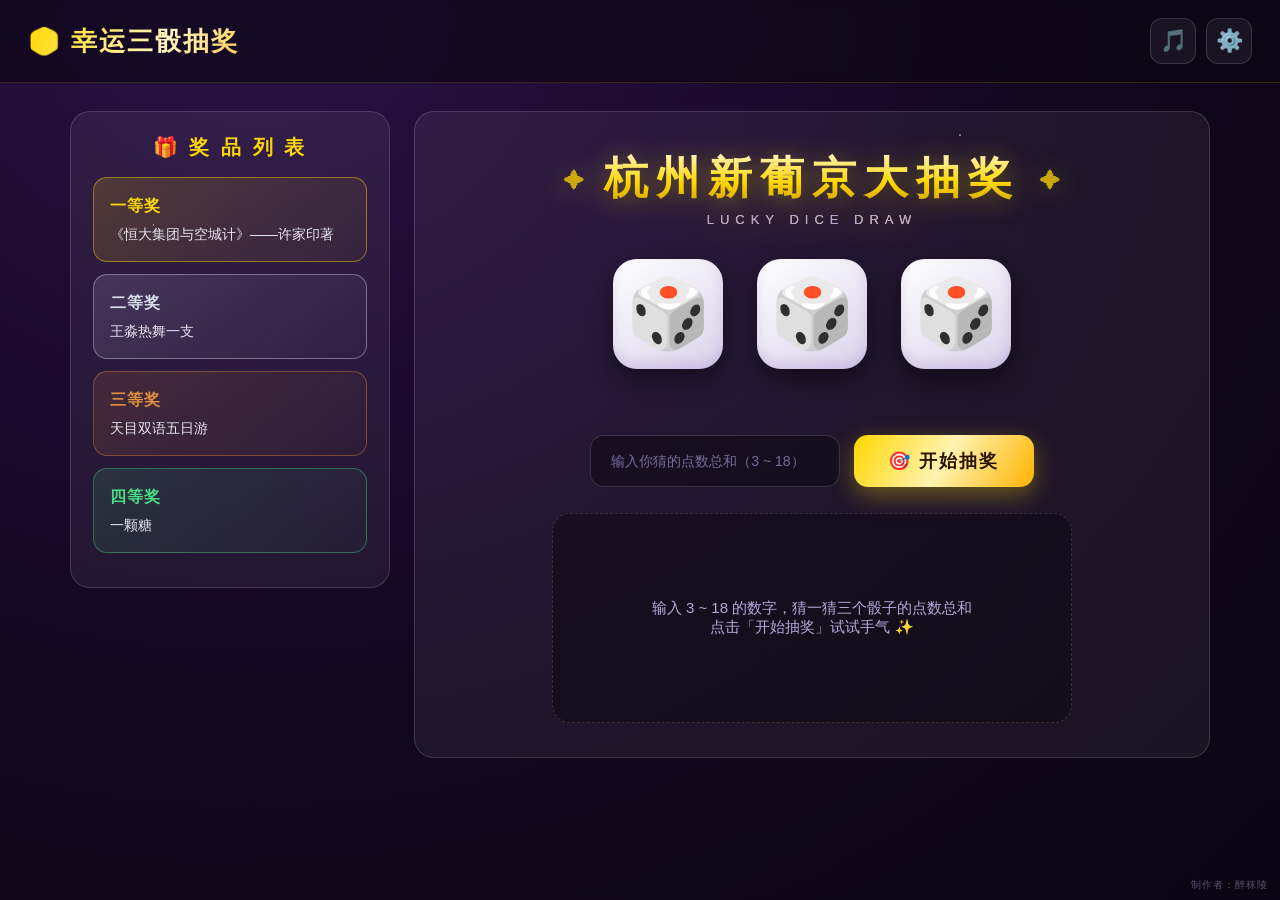
==== index.html @ 1a75702f "Add files via upload" ====
<!DOCTYPE html>
<html lang="zh-CN">
<head>
<meta charset="UTF-8">
<meta name="viewport" content="width=device-width, initial-scale=1.0">
<title>🎲 幸运三骰抽奖</title>
<style>
  :root {
    --bg1: #12071f;
    --bg2: #1e0b36;
    --gold: #ffd700;
    --gold2: #ffb300;
    --silver: #d8dee9;
    --bronze: #e08d3c;
    --green: #4ade80;
    --card: rgba(255, 255, 255, 0.06);
    --card-border: rgba(255, 255, 255, 0.14);
    --text: #f5f3ff;
    --muted: #b8a8d9;
  }
  * { margin: 0; padding: 0; box-sizing: border-box; }
  body {
    font-family: "PingFang SC", "Microsoft YaHei", -apple-system, sans-serif;
    background: radial-gradient(ellipse at 20% 0%, #2a1145 0%, var(--bg1) 55%, #0a0512 100%);
    color: var(--text);
    min-height: 100vh;
    overflow-x: hidden;
  }
  body::before {
    content: "";
    position: fixed; inset: 0; pointer-events: none;
    background:
      radial-gradient(2px 2px at 12% 25%, rgba(255,255,255,.5) 50%, transparent 51%),
      radial-gradient(1px 1px at 40% 70%, rgba(255,255,255,.35) 50%, transparent 51%),
      radial-gradient(2px 2px at 75% 15%, rgba(255,255,255,.4) 50%, transparent 51%),
      radial-gradient(1px 1px at 90% 60%, rgba(255,255,255,.3) 50%, transparent 51%),
      radial-gradient(1px 1px at 60% 88%, rgba(255,255,255,.35) 50%, transparent 51%);
  }

  /* ================= 顶栏 ================= */
  header {
    display: flex; align-items: center; justify-content: space-between;
    padding: 18px 28px;
    border-bottom: 1px solid rgba(255, 215, 0, .15);
    background: rgba(10, 5, 18, .6);
    backdrop-filter: blur(8px);
    position: sticky; top: 0; z-index: 50;
  }
  header h1 {
    font-size: 26px; letter-spacing: 2px;
    background: linear-gradient(120deg, var(--gold), #fff6c2, var(--gold2), var(--gold));
    background-size: 200% auto;
    -webkit-background-clip: text; background-clip: text;
    -webkit-text-fill-color: transparent;
    animation: shine 4s linear infinite;
  }
  @keyframes shine { to { background-position: 200% center; } }
  .header-btns { display: flex; gap: 10px; }
  .icon-btn {
    width: 46px; height: 46px; font-size: 22px;
    border: 1px solid var(--card-border); border-radius: 12px;
    background: var(--card); color: var(--text); cursor: pointer;
    display: flex; align-items: center; justify-content: center;
    transition: transform .15s, background .2s, box-shadow .2s;
  }
  .icon-btn:hover { transform: translateY(-2px) rotate(8deg); background: rgba(255,215,0,.12); box-shadow: 0 6px 18px rgba(255,215,0,.25); }
  .icon-btn.active { background: rgba(255,215,0,.2); border-color: var(--gold); }
  #musicBtn.playing { animation: pulse 1s ease-in-out infinite; }
  @keyframes pulse { 50% { box-shadow: 0 0 0 8px rgba(255,215,0,.12); } }

  /* ================= 主体布局 ================= */
  main {
    display: flex; gap: 24px;
    max-width: 1180px; margin: 0 auto; padding: 28px 20px 60px;
    align-items: flex-start;
  }

  /* ---- 左侧奖品列表 ---- */
  .prize-panel {
    flex: 0 0 320px;
    background: var(--card); border: 1px solid var(--card-border);
    border-radius: 20px; padding: 22px;
    position: sticky; top: 96px;
  }
  .prize-panel h2 { font-size: 20px; margin-bottom: 16px; text-align: center; color: var(--gold); letter-spacing: 3px; }
  .prize-item {
    border-radius: 14px; padding: 14px 16px; margin-bottom: 12px;
    border: 1px solid transparent; line-height: 1.7;
    display: block;   /* 换行表示 */
  }
  .prize-item b { display: block; font-size: 16px; margin-bottom: 4px; letter-spacing: 1px; }
  .prize-item span { display: block; font-size: 14px; opacity: .92; }
  .prize-1 { background: linear-gradient(135deg, rgba(255,215,0,.16), rgba(255,215,0,.04)); border-color: rgba(255,215,0,.45); }
  .prize-1 b { color: var(--gold); }
  .prize-2 { background: linear-gradient(135deg, rgba(216,222,233,.14), rgba(216,222,233,.03)); border-color: rgba(216,222,233,.4); }
  .prize-2 b { color: var(--silver); }
  .prize-3 { background: linear-gradient(135deg, rgba(224,141,60,.15), rgba(224,141,60,.03)); border-color: rgba(224,141,60,.4); }
  .prize-3 b { color: var(--bronze); }
  .prize-4 { background: linear-gradient(135deg, rgba(74,222,128,.13), rgba(74,222,128,.03)); border-color: rgba(74,222,128,.4); }
  .prize-4 b { color: var(--green); }

  /* ---- 中央游戏区 ---- */
  .game-panel {
    flex: 1; display: flex; flex-direction: column; align-items: center; gap: 26px;
    background: var(--card); border: 1px solid var(--card-border);
    border-radius: 20px; padding: 34px 26px;
    min-height: 560px;
  }
  /* 大题目（骰子上方·正中偏上） */
  .grand-title {
    font-size: 44px; font-weight: 900; letter-spacing: 8px; line-height: 1.35;
    background: linear-gradient(180deg, #fffbe6 0%, var(--gold) 42%, #c99700 72%, #fff3b0 100%);
    -webkit-background-clip: text; background-clip: text; -webkit-text-fill-color: transparent;
    filter: drop-shadow(0 3px 14px rgba(255, 215, 0, .4));
    text-align: center; padding: 2px 0 4px; user-select: none;
  }
  .grand-title .gt-side {
    -webkit-text-fill-color: var(--gold); color: var(--gold);
    font-size: 20px; vertical-align: middle; opacity: .75; letter-spacing: 0;
  }
  .grand-title .gt-sub {
    display: block; font-size: 13px; font-weight: 400; letter-spacing: 6px;
    color: var(--muted); -webkit-text-fill-color: var(--muted);
    margin-top: 4px;
  }
  .cheat-badge {
    display: none;
    background: linear-gradient(120deg, #ff3d81, #ff8a00);
    padding: 6px 18px; border-radius: 99px; font-size: 14px; letter-spacing: 1px;
    box-shadow: 0 0 18px rgba(255,61,129,.5);
    animation: pulse 1.2s infinite;
  }
  .cheat-badge.show { display: inline-block; }

  /* 骰子 */
  .dice-area { display: flex; gap: 34px; justify-content: center; flex-wrap: wrap; }
  .die-wrap { display: flex; flex-direction: column; align-items: center; gap: 10px; }
  .die {
    width: 110px; height: 110px; font-size: 68px;
    background: linear-gradient(145deg, #ffffff, #d9d2ea);
    border-radius: 24px;
    display: flex; align-items: center; justify-content: center;
    box-shadow: 0 10px 26px rgba(0,0,0,.45), inset 0 -6px 12px rgba(120,80,180,.18);
    user-select: none;
  }
  .die.shaking { animation: shake .28s linear infinite; }
  @keyframes shake {
    0%   { transform: rotate(-14deg) translateY(0) scale(1); }
    25%  { transform: rotate(10deg) translateY(-14px) scale(1.06); }
    50%  { transform: rotate(-6deg) translateY(0) scale(.97); }
    75%  { transform: rotate(14deg) translateY(-8px) scale(1.04); }
    100% { transform: rotate(-14deg) translateY(0) scale(1); }
  }
  .die-num {
    min-height: 30px; font-size: 22px; font-weight: 700; color: var(--gold);
    text-align: center; opacity: 0; transform: scale(.4); transition: all .3s;
  }
  .die-num.show { opacity: 1; transform: scale(1); }

  /* 输入区 */
  .guess-area { display: flex; gap: 14px; flex-wrap: wrap; justify-content: center; }
  #guessInput {
    width: 250px; padding: 14px 18px; font-size: 18px; text-align: center;
    border-radius: 14px; border: 1px solid var(--card-border);
    background: rgba(0,0,0,.35); color: var(--text); outline: none;
    transition: border-color .2s, box-shadow .2s;
  }
  #guessInput:focus { border-color: var(--gold); box-shadow: 0 0 0 4px rgba(255,215,0,.15); }
  #guessInput::placeholder { color: #7a6b9c; font-size: 14px; }
  #drawBtn {
    padding: 14px 34px; font-size: 18px; font-weight: 700; letter-spacing: 2px;
    border: none; border-radius: 14px; cursor: pointer; color: #2b1500;
    background: linear-gradient(120deg, var(--gold), #fff3b0, var(--gold2));
    box-shadow: 0 8px 24px rgba(255,215,0,.35);
    transition: transform .15s, box-shadow .2s, opacity .2s;
  }
  #drawBtn:hover:not(:disabled) { transform: translateY(-3px); box-shadow: 0 12px 32px rgba(255,215,0,.5); }
  #drawBtn:disabled { opacity: .45; cursor: not-allowed; }

  /* 结果区 */
  .result-area {
    width: 100%; max-width: 520px; min-height: 210px;
    background: rgba(0,0,0,.3); border: 1px dashed var(--card-border);
    border-radius: 18px; padding: 24px;
    display: flex; flex-direction: column; align-items: center; justify-content: center;
    gap: 10px; text-align: center;
  }
  .result-tip { color: var(--muted); font-size: 15px; }
  .dice-sum { font-size: 20px; color: var(--silver); letter-spacing: 1px; }
  .prize-result { font-size: 34px; font-weight: 800; letter-spacing: 4px; animation: pop .45s cubic-bezier(.2,1.6,.4,1); }
  @keyframes pop { 0% { transform: scale(.2); opacity: 0; } 100% { transform: scale(1); opacity: 1; } }
  .prize-detail { font-size: 15px; color: var(--muted); }
  .r1 { color: var(--gold); text-shadow: 0 0 24px rgba(255,215,0,.8); }
  .r1 { background: linear-gradient(120deg, var(--gold), #fff8d6, var(--gold2)); -webkit-background-clip: text; background-clip: text; -webkit-text-fill-color: transparent; }
  .r2 { color: var(--silver); text-shadow: 0 0 20px rgba(216,222,233,.6); }
  .r3 { color: var(--bronze); text-shadow: 0 0 20px rgba(224,141,60,.55); }
  .r4 { color: var(--green); text-shadow: 0 0 20px rgba(74,222,128,.5); }
  .guess-hit { color: #ff8ae2; font-size: 14px; letter-spacing: 1px; }

  /* ================= 模态框 ================= */
  .modal-mask {
    position: fixed; inset: 0; z-index: 100;
    background: rgba(5, 2, 10, .7); backdrop-filter: blur(6px);
    display: none; align-items: center; justify-content: center; padding: 20px;
  }
  .modal-mask.open { display: flex; }
  .modal {
    width: 100%; max-width: 480px;
    background: linear-gradient(160deg, #241040, #170a2c);
    border: 1px solid rgba(255,215,0,.25); border-radius: 22px;
    padding: 30px; position: relative;
    animation: pop .35s cubic-bezier(.2,1.5,.4,1);
    max-height: 90vh; overflow-y: auto;
  }
  .modal h3 { color: var(--gold); font-size: 21px; margin-bottom: 18px; letter-spacing: 2px; text-align: center; }
  .modal-close {
    position: absolute; top: 14px; right: 16px;
    background: none; border: none; color: var(--muted); font-size: 22px; cursor: pointer;
  }
  .modal-close:hover { color: #fff; }

  .confirm-text { font-size: 16px; line-height: 2; text-align: center; color: var(--text); }
  .confirm-text .hl { color: var(--gold); font-weight: 700; font-size: 22px; }
  .modal-btns { display: flex; gap: 14px; margin-top: 24px; justify-content: center; }
  .btn {
    padding: 12px 32px; font-size: 16px; border-radius: 12px; cursor: pointer;
    border: 1px solid var(--card-border); background: var(--card); color: var(--text);
    transition: transform .15s, background .2s;
  }
  .btn:hover { transform: translateY(-2px); }
  .btn.primary {
    background: linear-gradient(120deg, var(--gold), var(--gold2)); color: #2b1500;
    font-weight: 700; border: none; box-shadow: 0 6px 20px rgba(255,215,0,.35);
  }
  .btn.danger { background: linear-gradient(120deg, #ff3d5e, #ff7a45); border: none; color: #fff; font-weight: 700; }

  /* ---- 设置面板 ---- */
  .set-section { margin-bottom: 26px; }
  .set-section > .set-title {
    font-size: 15px; color: var(--gold); letter-spacing: 1px; margin-bottom: 14px;
    padding-bottom: 8px; border-bottom: 1px dashed rgba(255,215,0,.25);
  }
  .prob-row { margin-bottom: 16px; }
  .prob-row label { display: flex; justify-content: space-between; font-size: 14px; margin-bottom: 6px; color: var(--text); }
  .prob-row label output { color: var(--gold); font-weight: 700; }
  input[type="range"] {
    width: 100%; accent-color: var(--gold); height: 26px; cursor: pointer;
  }
  .prob-rest { font-size: 13px; color: var(--muted); text-align: right; }
  .prob-rest b { color: var(--green); }

  .code-row { display: flex; gap: 10px; }
  #codeInput {
    flex: 1; padding: 12px 14px; border-radius: 12px; font-size: 15px;
    border: 1px solid var(--card-border); background: rgba(0,0,0,.35);
    color: var(--text); outline: none;
  }
  #codeInput:focus { border-color: var(--gold); }
  #codeMsg { margin-top: 12px; font-size: 14px; min-height: 22px; text-align: center; }
  #codeMsg.ok { color: var(--green); }
  #codeMsg.err { color: #ff5c7a; font-weight: 700; font-size: 18px; animation: shakeText .4s; }
  @keyframes shakeText { 0%,100% { transform: translateX(0); } 25% { transform: translateX(-8px); } 75% { transform: translateX(8px); } }
  .code-left { font-size: 12px; color: var(--muted); margin-top: 6px; text-align: center; }
  /* 验证码记录表（本地数据库） */
  .code-table {
    width: 100%; border-collapse: collapse; margin-top: 14px; font-size: 12px;
  }
  .code-table th {
    color: var(--muted); font-weight: 400; text-align: left;
    padding: 6px 8px; border-bottom: 1px dashed rgba(255, 215, 0, .25);
    letter-spacing: 1px;
  }
  .code-table td { padding: 8px; border-bottom: 1px solid rgba(255, 255, 255, .07); }
  .code-table tr.used td { color: #ff5c7a; }
  .code-table tr.unused td { color: var(--green); }
  .code-table tr.used td:first-child { text-decoration: line-through; text-decoration-color: rgba(255, 92, 122, .6); }
  .reset-link { display: block; margin: 8px auto 0; background: none; border: none; color: #7a6b9c; font-size: 12px; cursor: pointer; text-decoration: underline; }

  .author-row { text-align: center; }
  .author-row a {
    color: #7ec8ff; text-decoration: none; font-size: 15px;
    border-bottom: 1px dashed #7ec8ff; padding-bottom: 2px;
  }
  .author-row a:hover { color: #aaddff; }

  /* 右下角落款 */
  .made-by {
    position: fixed; right: 12px; bottom: 8px;
    font-size: 10px; letter-spacing: 1px;
    color: rgba(184, 168, 217, .45);
    pointer-events: none; z-index: 60;
  }

  /* 音乐提示（动画自动消失） */
  .music-toast {
    position: fixed; left: 50%; bottom: 34px;
    transform: translateX(-50%) translateY(90px); opacity: 0;
    background: rgba(20, 8, 38, .95); border: 1px solid rgba(255,215,0,.4);
    padding: 12px 26px; border-radius: 99px; font-size: 14px; z-index: 200;
    pointer-events: none; color: var(--text);
    box-shadow: 0 10px 30px rgba(0,0,0,.5);
    max-width: 80vw; white-space: nowrap; overflow: hidden; text-overflow: ellipsis;
  }
  .music-toast.show { animation: toastLife 3s forwards; }
  @keyframes toastLife {
    0%   { transform: translateX(-50%) translateY(90px); opacity: 0; }
    8%   { transform: translateX(-50%) translateY(0);    opacity: 1; }
    86%  { transform: translateX(-50%) translateY(0);    opacity: 1; }
    100% { transform: translateX(-50%) translateY(90px); opacity: 0; }
  }

  /* ================= 广告弹窗 ================= */
  .ad-mask {
    position: fixed; inset: 0; z-index: 150;
    background: rgba(5, 2, 10, .82); backdrop-filter: blur(5px);
    display: none; align-items: center; justify-content: center; padding: 20px;
  }
  .ad-mask.open { display: flex; }
  .ad-box {
    width: 100%; max-width: 430px; text-align: center;
    background: linear-gradient(160deg, #3a0d14, #5c1010 45%, #2a060c);
    border: 2px solid var(--gold);
    border-radius: 22px; padding: 36px 28px 30px; position: relative;
    animation: adPop .4s cubic-bezier(.2, 1.6, .4, 1);
    box-shadow: 0 0 40px rgba(255, 60, 60, .45), inset 0 0 30px rgba(255,215,0,.08);
    overflow: hidden;
  }
  @keyframes adPop { 0% { transform: scale(.3) rotate(-4deg); opacity: 0; } 100% { transform: scale(1) rotate(0); opacity: 1; } }
  .ad-box::before {
    content: "★ ★ ★ 限 时 特 惠 ★ ★ ★";
    display: block; font-size: 12px; letter-spacing: 4px; color: var(--gold);
    margin-bottom: 18px; animation: blink 1s step-end infinite;
  }
  @keyframes blink { 50% { opacity: .25; } }
  .ad-main {
    font-size: 27px; font-weight: 900; line-height: 1.55; letter-spacing: 1px;
    background: linear-gradient(120deg, #ffd700, #ff7a45, #ffd700);
    background-size: 200% auto;
    -webkit-background-clip: text; background-clip: text; -webkit-text-fill-color: transparent;
    animation: shine 2.5s linear infinite;
    margin-bottom: 14px;
  }
  .ad-sub {
    font-size: 19px; color: #fff; margin-bottom: 26px; letter-spacing: 2px;
  }
  .ad-sub b { color: var(--gold); font-size: 24px; text-shadow: 0 0 14px rgba(255,215,0,.6); }
  .ad-btns { display: flex; flex-direction: column; gap: 10px; align-items: center; }
  .ad-pay {
    padding: 14px 44px; font-size: 18px; font-weight: 800; letter-spacing: 2px;
    border: none; border-radius: 99px; cursor: pointer; color: #4a0505;
    background: linear-gradient(120deg, #ffd700, #ffb300, #ff8a00);
    box-shadow: 0 0 24px rgba(255,180,0,.55);
    animation: adBeat 1.1s ease-in-out infinite;
  }
  @keyframes adBeat { 50% { transform: scale(1.06); } }
  .ad-close-wrap { min-height: 34px; display: flex; align-items: center; justify-content: center; }
  .ad-close {
    display: none; background: none; border: 1px solid rgba(255,255,255,.3);
    color: rgba(255,255,255,.55); font-size: 12px; padding: 7px 18px;
    border-radius: 99px; cursor: pointer; letter-spacing: 1px;
  }
  .ad-close.show { display: inline-block; }
  .ad-loading { font-size: 11px; color: rgba(255,255,255,.4); letter-spacing: 1px; }
  .ad-corner {
    position: absolute; top: 10px; right: 14px; font-size: 11px;
    color: rgba(255,255,255,.35); letter-spacing: 1px;
  }

  /* ================= 后台密码门 ================= */
  .pwd-box {
    display: flex; flex-direction: column; align-items: center; gap: 14px;
    padding: 10px 0 4px;
  }
  .pwd-display {
    width: 100%; max-width: 300px;
    display: flex; justify-content: center; gap: 10px;
    background: rgba(0,0,0,.45); border: 1px solid var(--card-border);
    border-radius: 14px; padding: 16px 14px;
    font-size: 24px; font-weight: 800; letter-spacing: 10px;
    color: var(--gold); min-height: 60px; font-family: monospace;
    text-shadow: 0 0 10px rgba(255,215,0,.5);
  }
  .pwd-display .caret { opacity: 1; animation: blink 1s step-end infinite; }
  .pwd-keys { display: flex; flex-wrap: wrap; gap: 8px; justify-content: center; }
  .key-btn {
    width: 44px; height: 44px; font-size: 17px;
    border: 1px solid var(--card-border); border-radius: 10px;
    background: var(--card); color: var(--text); cursor: pointer;
    transition: transform .1s, background .15s;
  }
  .key-btn:hover { background: rgba(255,215,0,.14); }
  .key-btn:active { transform: scale(.9); }
  .key-btn.wide { width: 96px; }
  .pwd-msg { min-height: 24px; font-size: 14px; color: var(--muted); text-align: center; }
  .pwd-msg.err { color: #ff5c7a; font-weight: 700; animation: shakeText .4s; }
  .pwd-hint { font-size: 12px; color: var(--muted); text-align: center; }
  .admin-head { display: flex; align-items: center; justify-content: space-between; margin-bottom: 14px; }
  .admin-head .tag {
    font-size: 11px; color: #4ade80; border: 1px solid rgba(74,222,128,.4);
    padding: 3px 10px; border-radius: 99px; letter-spacing: 1px;
  }

  /* 彩带 */
  #confettiCanvas { position: fixed; inset: 0; pointer-events: none; z-index: 300; }

  /* 响应式 */
  @media (max-width: 900px) {
    main { flex-direction: column; }
    .prize-panel { position: static; flex: none; width: 100%; }
    header h1 { font-size: 20px; }
    .grand-title { font-size: 30px; letter-spacing: 4px; }
    .die { width: 86px; height: 86px; font-size: 52px; }
  }
</style>
</head>
<body>

<header>
  <h1>🎲 幸运三骰抽奖</h1>
  <div class="header-btns">
    <button class="icon-btn" id="musicBtn" title="播放 / 暂停音乐">🎵</button>
    <button class="icon-btn" id="settingsBtn" title="设置">⚙️</button>
  </div>
</header>

<main>
  <!-- 左侧：奖品列表 -->
  <aside class="prize-panel">
    <h2>🎁 奖 品 列 表</h2>
    <div class="prize-item prize-1">
      <b>一等奖</b>
      <span>《恒大集团与空城计》——许家印著</span>
    </div>
    <div class="prize-item prize-2">
      <b>二等奖</b>
      <span>王淼热舞一支</span>
    </div>
    <div class="prize-item prize-3">
      <b>三等奖</b>
      <span>天目双语五日游</span>
    </div>
    <div class="prize-item prize-4">
      <b>四等奖</b>
      <span>一颗糖</span>
    </div>
  </aside>

  <!-- 中央：游戏区 -->
  <section class="game-panel">
    <div class="grand-title">
      <span class="gt-side">✦</span>&nbsp;杭州新葡京大抽奖&nbsp;<span class="gt-side">✦</span>
      <span class="gt-sub">LUCKY DICE&nbsp;DRAW</span>
    </div>

    <div class="cheat-badge" id="cheatBadge">🍀 神秘力量已激活：下一抽必中一等奖</div>

    <div class="dice-area">
      <div class="die-wrap"><div class="die" id="die0">🎲</div><div class="die-num" id="num0"></div></div>
      <div class="die-wrap"><div class="die" id="die1">🎲</div><div class="die-num" id="num1"></div></div>
      <div class="die-wrap"><div class="die" id="die2">🎲</div><div class="die-num" id="num2"></div></div>
    </div>

    <div class="guess-area">
      <input type="number" id="guessInput" min="3" max="18" placeholder="输入你猜的点数总和（3 ~ 18）">
      <button id="drawBtn">🎯 开始抽奖</button>
    </div>

    <div class="result-area" id="resultArea">
      <div class="result-tip">输入 3 ~ 18 的数字，猜一猜三个骰子的点数总和<br>点击「开始抽奖」试试手气 ✨</div>
    </div>
  </section>
</main>

<!-- 确认抽奖模态框 -->
<div class="modal-mask" id="confirmModal">
  <div class="modal">
    <button class="modal-close" data-close="confirmModal">✕</button>
    <h3>确认开始抽奖？</h3>
    <div class="confirm-text">
      你预测的点数总和是：<span class="hl" id="confirmGuess">?</span><br>
      骰盅已就位，确认后立刻摇骰！
    </div>
    <div class="modal-btns">
      <button class="btn" data-close="confirmModal">再想想</button>
      <button class="btn primary" id="confirmBtn">🎲 确认摇骰</button>
    </div>
  </div>
</div>

<!-- 设置模态框 -->
<div class="modal-mask" id="settingsModal">
  <div class="modal">
    <button class="modal-close" data-close="settingsModal">✕</button>
    <h3>⚙️ 设 置</h3>

    <div class="set-section">
      <div class="set-title">📊 抽奖概率（0% ~ 25%）</div>
      <div class="prob-row">
        <label>一等奖概率 <output id="p1Out">5%</output></label>
        <input type="range" id="p1" min="0" max="25" step="1" value="5">
      </div>
      <div class="prob-row">
        <label>二等奖概率 <output id="p2Out">10%</output></label>
        <input type="range" id="p2" min="0" max="25" step="1" value="10">
      </div>
      <div class="prob-row">
        <label>三等奖概率 <output id="p3Out">20%</output></label>
        <input type="range" id="p3" min="0" max="25" step="1" value="20">
      </div>
      <div class="prob-rest">四等奖概率（自动补足）：<b id="p4Out">65%</b></div>
    </div>

    <div class="set-section">
      <div class="set-title">🔑 秘钥兑换</div>
      <div class="code-row">
        <input type="text" id="codeInput" placeholder="输入秘钥试试手气…" autocomplete="off">
        <button class="btn" id="codeBtn">兑换</button>
      </div>
      <div id="codeMsg"></div>
      <div class="code-left">秘钥来源成谜，据说氪金可以获得 💰</div>
    </div>

    <div class="set-section">
      <div class="set-title">🔐 管理后台</div>
      <button class="btn" id="adminBtn" style="width:100%">🚪 进入后台（仅限管理员）</button>
    </div>

    <div class="set-section">
      <div class="set-title">🎵 音乐导入</div>
      <button class="btn" id="importBtn" style="width:100%">📁 导入本地音乐（单曲循环）</button>
      <div class="code-left" id="musicFileName">当前：内置音乐</div>
    </div>

    <div class="set-section author-row" style="margin-bottom:0">
      <div class="set-title">✍️ 作者</div>
      <a href="https://b23.tv/3zNrbaA" target="_blank" rel="noopener">👉 点击前往作者主页</a>
    </div>
  </div>
</div>

<!-- 后台模态框：密码门 + 管理面板 -->
<div class="modal-mask" id="adminModal">
  <div class="modal">

    <!-- 第一步：密码门 -->
    <div id="pwdStep">
      <button class="modal-close" data-close="adminModal">✕</button>
      <h3>🔐 后 台 验 证</h3>
      <div class="pwd-box">
        <div class="pwd-display" id="pwdDisplay"><span class="caret">▌</span></div>
        <div class="pwd-msg" id="pwdMsg">请输入后台密码（区分大小写）</div>
        <div class="pwd-keys" id="pwdKeys">
          <button class="key-btn" data-k="Q">Q</button>
          <button class="key-btn" data-k="W">W</button>
          <button class="key-btn" data-k="E">E</button>
          <button class="key-btn" data-k="R">R</button>
          <button class="key-btn" data-k="T">T</button>
          <button class="key-btn" data-k="Y">Y</button>
          <button class="key-btn" data-k="U">U</button>
          <button class="key-btn" data-k="I">I</button>
          <button class="key-btn" data-k="O">O</button>
          <button class="key-btn" data-k="P">P</button>
          <button class="key-btn" data-k="A">A</button>
          <button class="key-btn" data-k="S">S</button>
          <button class="key-btn" data-k="D">D</button>
          <button class="key-btn" data-k="F">F</button>
          <button class="key-btn" data-k="G">G</button>
          <button class="key-btn" data-k="H">H</button>
          <button class="key-btn" data-k="J">J</button>
          <button class="key-btn" data-k="K">K</button>
          <button class="key-btn" data-k="L">L</button>
          <button class="key-btn" data-k="Z">Z</button>
          <button class="key-btn" data-k="X">X</button>
          <button class="key-btn" data-k="C">C</button>
          <button class="key-btn" data-k="V">V</button>
          <button class="key-btn" data-k="B">B</button>
          <button class="key-btn" data-k="N">N</button>
          <button class="key-btn" data-k="M">M</button>
          <button class="key-btn" data-k="1">1</button>
          <button class="key-btn" data-k="2">2</button>
          <button class="key-btn" data-k="3">3</button>
          <button class="key-btn" data-k="4">4</button>
          <button class="key-btn" data-k="5">5</button>
          <button class="key-btn" data-k="6">6</button>
          <button class="key-btn" data-k="7">7</button>
          <button class="key-btn" data-k="8">8</button>
          <button class="key-btn" data-k="9">9</button>
          <button class="key-btn" data-k="0">0</button>
          <button class="key-btn" data-k="⌫">⌫</button>
          <button class="key-btn wide" data-k="OK">✔ 确认</button>
        </div>
        <div class="pwd-hint">🔒 密码输入时自动显示为 x · 请勿外泄</div>
      </div>
    </div>

    <!-- 第二步：后台管理面板（秘钥总览，仅管理员可见） -->
    <div id="adminStep" style="display:none">
      <button class="modal-close" data-close="adminModal">✕</button>
      <div class="admin-head">
        <h3 style="margin:0">🗄️ 秘钥后台</h3>
        <span class="tag">✔ 已授权</span>
      </div>

      <div class="set-section" style="margin-bottom:0">
        <div class="set-title">🔑 秘钥使用总览（勿外泄）</div>
        <table class="code-table">
          <thead>
            <tr><th>秘钥</th><th>状态</th><th>使用时间</th></tr>
          </thead>
          <tbody id="codeTableBody"></tbody>
        </table>
        <div class="code-left" id="codeLeft"></div>
        <button class="reset-link" id="resetCodes">（演示用：清空秘钥使用记录）</button>
      </div>
    </div>
  </div>
</div>

<!-- 广告弹窗 -->
<div class="ad-mask" id="adMask">
  <div class="ad-box">
    <div class="ad-corner">广告 · 5s</div>
    <div class="ad-main">氪金使你力量更强大💪🏻🤓🫵🏻</div>
    <div class="ad-sub">只需 <b>十元</b> ，获得秘钥</div>
    <div class="ad-btns">
      <button class="ad-pay" id="adPayBtn">💰 立即氪金</button>
      <div class="ad-close-wrap">
        <span class="ad-loading" id="adLoading">正在加载关闭按钮…</span>
        <button class="ad-close" id="adCloseBtn">✕ 忍住不氤，关闭广告</button>
      </div>
    </div>
  </div>
</div>

<div class="made-by">制作者：醉秣陵</div>
<div class="music-toast" id="musicToast"></div>
<audio id="bgAudio" loop></audio>
<input type="file" id="musicFile" accept="audio/*" hidden>
<canvas id="confettiCanvas"></canvas>

<script>
/* =========================================================
 *  幸运三骰抽奖 - Demo
 * ========================================================= */
'use strict';

/* ---------- 奖品数据 ---------- */
const PRIZES = {
  1: { name: '一等奖', detail: '《恒大集团与空城计》——许家印著', cls: 'r1' },
  2: { name: '二等奖', detail: '王淼热舞一支',   cls: 'r2' },
  3: { name: '三等奖', detail: '天目双语五日游', cls: 'r3' },
  4: { name: '四等奖', detail: '一颗糖',         cls: 'r4' }
};

/* ---------- 验证码 ---------- */
const SECRET_CODES = ['1145', '1919', '明日方舟', '终末地'];
const LS_CODES = 'dice_used_codes';
const LS_PROBS = 'dice_probs';

/* ---------- 全局状态 ---------- */
const state = {
  probs: loadProbs(),
  usedCodes: loadUsedCodes(),
  cheatActive: false,   // 验证码激活：下一抽必中一等奖
  rolling: false,
  musicPlaying: false,
  importedURL: null
};

function loadProbs() {
  try {
    const p = JSON.parse(localStorage.getItem(LS_PROBS));
    if (p && [p.p1, p.p2, p.p3].every(v => typeof v === 'number')) return p;
  } catch (e) {}
  return { p1: 5, p2: 10, p3: 20 };
}
function loadUsedCodes() {
  /* 本地"数据库"：[{code, time}]，兼容旧版纯字符串数组 */
  try {
    const raw = JSON.parse(localStorage.getItem(LS_CODES));
    if (!Array.isArray(raw)) return [];
    return raw
      .map(item => (typeof item === 'string') ? { code: item, time: null } : item)
      .filter(item => item && typeof item.code === 'string');
  } catch (e) { return []; }
}
function saveProbs()  { localStorage.setItem(LS_PROBS, JSON.stringify(state.probs)); }
function saveCodes()  { localStorage.setItem(LS_CODES, JSON.stringify(state.usedCodes)); }

/* ---------- DOM ---------- */
const $ = id => document.getElementById(id);
const drawBtn = $('drawBtn'), guessInput = $('guessInput');
const diceEls = [$('die0'), $('die1'), $('die2')];
const numEls  = [$('num0'), $('num1'), $('num2')];
const resultArea = $('resultArea');

/* ================= 模态框通用 ================= */
function openModal(id)  { $(id).classList.add('open'); }
function closeModal(id) { $(id).classList.remove('open'); }
document.querySelectorAll('[data-close]').forEach(el =>
  el.addEventListener('click', () => closeModal(el.dataset.close)));
document.querySelectorAll('.modal-mask').forEach(mask =>
  mask.addEventListener('click', e => { if (e.target === mask) mask.classList.remove('open'); }));

/* ================= 设置面板 ================= */
$('settingsBtn').addEventListener('click', () => openModal('settingsModal'));

const p1 = $('p1'), p2 = $('p2'), p3 = $('p3');
function refreshProbUI() {
  state.probs = { p1: +p1.value, p2: +p2.value, p3: +p3.value };
  $('p1Out').textContent = p1.value + '%';
  $('p2Out').textContent = p2.value + '%';
  $('p3Out').textContent = p3.value + '%';
  $('p4Out').textContent = Math.max(0, 100 - p1.value - p2.value - p3.value) + '%';
  saveProbs();
}
[p1, p2, p3].forEach(s => { s.value = state.probs['p' + s.id.slice(1)]; s.addEventListener('input', refreshProbUI); });
refreshProbUI();

/* ---------- 后台密码门 ---------- */
const ADMIN_PWD = 'HAZB0227';
const pwdDisplay = $('pwdDisplay'), pwdMsg = $('pwdMsg');
let realPwd = '';

function renderPwd() {
  pwdDisplay.innerHTML =
    (realPwd ? 'x'.repeat(realPwd.length) : '') + '<span class="caret">▌</span>';
}
function pwdFail(text) {
  realPwd = '';
  renderPwd();
  pwdMsg.className = 'pwd-msg err';
  pwdMsg.textContent = text;
}
function tryUnlockAdmin() {
  if (realPwd === ADMIN_PWD) {
    realPwd = '';
    renderPwd();
    pwdMsg.className = 'pwd-msg';
    pwdMsg.textContent = '验证成功，正在进入后台…';
    $('pwdStep').style.display = 'none';
    $('adminStep').style.display = '';
    renderCodeTable();
  } else {
    pwdFail('❌ 密码错误！你好像不是管理员 👀');
  }
}
/* 屏幕按键 */
$('pwdKeys').addEventListener('click', e => {
  const k = e.target.dataset.k;
  if (!k) return;
  if (k === '⌫') realPwd = realPwd.slice(0, -1);
  else if (k === 'OK') { tryUnlockAdmin(); return; }
  else realPwd += k;
  renderPwd();
});
/* 物理键盘（输入自动变 x） */
document.addEventListener('keydown', e => {
  if (!$('adminModal').classList.contains('open')) return;
  if ($('adminStep').style.display !== 'none') return;   // 已在后台则不拦截
  if (e.key === 'Backspace') { e.preventDefault(); realPwd = realPwd.slice(0, -1); renderPwd(); }
  else if (e.key === 'Enter') { e.preventDefault(); tryUnlockAdmin(); }
  else if (e.key.length === 1) { e.preventDefault(); realPwd += e.key; renderPwd(); }
});
$('adminBtn').addEventListener('click', () => {
  realPwd = '';
  renderPwd();
  pwdMsg.className = 'pwd-msg';
  pwdMsg.textContent = '请输入后台密码（区分大小写）';
  $('pwdStep').style.display = '';
  $('adminStep').style.display = 'none';
  openModal('adminModal');
});

/* ---------- 秘钥逻辑（本地数据库） ---------- */
const hasUsed = code => state.usedCodes.some(u => u.code === code);

function renderCodeTable() {
  $('codeTableBody').innerHTML = SECRET_CODES.map(code => {
    const rec = state.usedCodes.find(u => u.code === code);
    const time = rec && rec.time
      ? new Date(rec.time).toLocaleString('zh-CN', { hour12: false })
      : '—';
    return `<tr class="${rec ? 'used' : 'unused'}">
      <td>${code}</td>
      <td>${rec ? '⛔ 已使用' : '✅ 可用'}</td>
      <td>${time}</td>
    </tr>`;
  }).join('');
  const left = SECRET_CODES.filter(c => !hasUsed(c)).length;
  $('codeLeft').textContent = left > 0
    ? `剩余可用秘钥：${left} / ${SECRET_CODES.length}（每个仅可用一次）`
    : '所有秘钥均已用过 😈';
}

$('codeBtn').addEventListener('click', () => {
  const val = $('codeInput').value.trim();
  const msg = $('codeMsg');
  msg.className = '';
  if (!val) { msg.textContent = '请先输入秘钥'; msg.className = 'err'; return; }
  if (!SECRET_CODES.includes(val)) { msg.textContent = '❌ 无效的秘钥'; msg.className = 'err'; return; }
  if (hasUsed(val)) {
    msg.textContent = '出老千！剁手！';
    msg.className = 'err';
    return;
  }
  state.usedCodes.push({ code: val, time: Date.now() });
  saveCodes();
  state.cheatActive = true;
  $('cheatBadge').classList.add('show');
  $('codeInput').value = '';
  msg.textContent = '🎉 秘钥生效！下一抽必中一等奖！';
  msg.className = 'ok';
  renderCodeTable();
});
$('codeInput').addEventListener('keydown', e => { if (e.key === 'Enter') $('codeBtn').click(); });
$('resetCodes').addEventListener('click', () => {
  state.usedCodes = [];
  saveCodes();
  state.cheatActive = false;
  $('cheatBadge').classList.remove('show');
  $('codeMsg').textContent = '已清空使用记录';
  $('codeMsg').className = 'ok';
  renderCodeTable();
});

/* ---------- 50 秒广告 ---------- */
function showAd() {
  $('adLoading').style.display = '';
  $('adCloseBtn').classList.remove('show');
  $('adMask').classList.add('open');
  /* 关闭按钮延迟 2 秒出现，保留广告的"经典体验" */
  setTimeout(() => {
    if (!$('adMask').classList.contains('open')) return;
    $('adLoading').style.display = 'none';
    $('adCloseBtn').classList.add('show');
  }, 2000);
}
$('adCloseBtn').addEventListener('click', () => $('adMask').classList.remove('open'));
$('adPayBtn').addEventListener('click', () => {
  $('adMask').classList.remove('open');
  showMusicToast('💸 支付通道维护中…秘钥其实藏在"设置 → 后台"里 😈');
});
setInterval(showAd, 50000);   // 每 50 秒弹出一次

/* ================= 抽奖主流程 ================= */
drawBtn.addEventListener('click', () => {
  const g = parseInt(guessInput.value, 10);
  if (isNaN(g) || g < 3 || g > 18) {
    resultArea.innerHTML = '<div class="result-tip" style="color:#ff8a9b">⚠️ 请输入 3 ~ 18 之间的数字（三个骰子点数总和）</div>';
    guessInput.focus();
    return;
  }
  $('confirmGuess').textContent = g;
  openModal('confirmModal');
});
guessInput.addEventListener('keydown', e => { if (e.key === 'Enter') drawBtn.click(); });

$('confirmBtn').addEventListener('click', () => {
  closeModal('confirmModal');
  startRoll(parseInt(guessInput.value, 10));
});

function decidePrize() {
  if (state.cheatActive) return 1;          // 验证码：必中一等奖
  const r = Math.random() * 100;
  const { p1, p2, p3 } = state.probs;
  if (r < p1) return 1;
  if (r < p1 + p2) return 2;
  if (r < p1 + p2 + p3) return 3;
  return 4;                                 // 四等奖兜底
}

function startRoll(guess) {
  if (state.rolling) return;
  state.rolling = true;
  drawBtn.disabled = true;
  const usedCheat = state.cheatActive;
  state.cheatActive = false;
  $('cheatBadge').classList.remove('show');

  // 结果区清空 + 骰子进入摇动状态
  resultArea.innerHTML = '<div class="result-tip">🎲 骰盅摇晃中……</div>';
  numEls.forEach(n => { n.textContent = ''; n.classList.remove('show'); });
  diceEls.forEach(d => d.classList.add('shaking'));
  sfxShake();

  // 摇动期间随机变换点数，制造滚动效果
  const spin = setInterval(() => {
    numEls.forEach(n => n.textContent = 1 + Math.floor(Math.random() * 6));
  }, 120);

  setTimeout(() => {
    clearInterval(spin);
    diceEls.forEach(d => d.classList.remove('shaking'));

    const prize = usedCheat ? 1 : decidePrize();
    const dices = [0, 0, 0].map(() => 1 + Math.floor(Math.random() * 6));
    const sum = dices[0] + dices[1] + dices[2];

    dices.forEach((v, i) => { numEls[i].textContent = v; numEls[i].classList.add('show'); });
    sfxWin(prize);
    if (prize === 1) launchConfetti();

    const hit = (guess === sum);
    resultArea.innerHTML = `
      <div class="dice-sum">骰子点数：${dices[0]} · ${dices[1]} · ${dices[2]}　总和 = <b style="color:var(--gold)">${sum}</b></div>
      ${usedCheat ? '<div class="guess-hit">🔑 验证码生效，天命所归！</div>' : ''}
      <div class="prize-result ${PRIZES[prize].cls}">🎉 ${PRIZES[prize].name} 🎉</div>
      <div class="prize-detail">奖品：${PRIZES[prize].detail}</div>
      ${hit ? '<div class="guess-hit">🔮 神机妙算！点数总和全中！</div>' : `<div class="result-tip">你猜的是 ${guess}，实际开出 ${sum}${guessClose(guess, sum) ? '，就差一点点！' : ''}</div>`}
    `;
    state.rolling = false;
    drawBtn.disabled = false;
  }, 2200);
}

function guessClose(g, s) { return Math.abs(g - s) === 1; }

/* ================= 音效 & 音乐 ================= */
let audioCtx = null;
function getCtx() {
  if (!audioCtx) audioCtx = new (window.AudioContext || window.webkitAudioContext)();
  if (audioCtx.state === 'suspended') audioCtx.resume();
  return audioCtx;
}
function tone(freq, start, dur, type = 'square', vol = 0.12) {
  const ctx = getCtx();
  const o = ctx.createOscillator(), g = ctx.createGain();
  o.type = type; o.frequency.value = freq;
  g.gain.setValueAtTime(0, start);
  g.gain.linearRampToValueAtTime(vol, start + 0.015);
  g.gain.exponentialRampToValueAtTime(0.0001, start + dur);
  o.connect(g).connect(ctx.destination);
  o.start(start); o.stop(start + dur + 0.05);
}
/* 摇骰咔咔声 */
function sfxShake() {
  try {
    const ctx = getCtx(); let t = ctx.currentTime + 0.05;
    for (let i = 0; i < 16; i++) {
      const o = ctx.createOscillator(), g = ctx.createGain();
      o.type = 'triangle';
      o.frequency.setValueAtTime(300 + Math.random() * 500, t);
      g.gain.setValueAtTime(0.06, t);
      g.gain.exponentialRampToValueAtTime(0.0001, t + 0.08);
      o.connect(g).connect(ctx.destination);
      o.start(t); o.stop(t + 0.1);
      t += 0.13;
    }
  } catch (e) {}
}
/* 中奖音 */
function sfxWin(prize) {
  try {
    const ctx = getCtx(); let t = ctx.currentTime + 0.05;
    const scale = prize === 1 ? [523, 659, 784, 1047, 1319] : prize === 2 ? [523, 659, 784, 1047] : prize === 3 ? [494, 587, 740] : [440, 554];
    scale.forEach((f, i) => tone(f, t + i * 0.12, 0.28, 'triangle', 0.14));
  } catch (e) {}
}

/* ---------- 内置合成 BGM（未导入音乐时播放，自动单曲循环） ---------- */
const NOTE_SEMI = { C: -9, 'C#': -8, D: -7, 'D#': -6, E: -5, F: -4, 'F#': -3, G: -2, 'G#': -1, A: 0, 'A#': 1, B: 2 };
function freqOf(n) {
  const m = n.match(/^([A-G]#?)(\d)$/);
  return 440 * Math.pow(2, (NOTE_SEMI[m[1]] + (m[2] - 4) * 12) / 12);
}
const BEAT = 0.22; // 八分音符时长
const MELODY = [ // 欢快小循环
  ['E5',1],['G5',1],['A5',1],['B5',1],['A5',1],['G5',1],['E5',2],
  ['D5',1],['F5',1],['G5',1],['A5',1],['G5',1],['F5',1],['D5',2],
  ['E5',1],['G5',1],['A5',1],['B5',1],['C6',1],['B5',1],['A5',1],['G5',1],
  ['A5',2],['G5',1],['F5',1],['E5',2],['D5',2]
];
const BASS = [ ['C3',2],['C3',2],['G2',2],['G2',2],['A2',2],['A2',2],['E2',2],['E2',2] ];
let bgmTimer = null;

function scheduleBGM() {
  const ctx = getCtx();
  const t0 = ctx.currentTime + 0.08;
  let t = t0, total = 0;
  MELODY.forEach(([n, d]) => { tone(freqOf(n), t, d * BEAT * 0.9, 'square', 0.055); t += d * BEAT; });
  total = t - t0;
  let tb = t0;
  BASS.forEach(([n, d]) => { tone(freqOf(n), tb, d * BEAT * 1.6, 'triangle', 0.08); tb += d * BEAT; });
  bgmTimer = setTimeout(scheduleBGM, total * 1000);   // 单曲循环
}
function stopBGM() { clearTimeout(bgmTimer); bgmTimer = null; }

/* ---------- 导入本地音乐（audio loop = 单曲循环） ---------- */
const bgAudio = $('bgAudio'), musicFile = $('musicFile');
$('importBtn').addEventListener('click', () => musicFile.click());
musicFile.addEventListener('change', () => {
  const f = musicFile.files[0];
  if (!f) return;
  if (state.importedURL) URL.revokeObjectURL(state.importedURL);
  state.importedURL = URL.createObjectURL(f);
  bgAudio.src = state.importedURL;
  bgAudio.loop = true;                       // 单曲循环
  stopBGM();
  if (state.musicPlaying) { bgAudio.play().catch(()=>{}); }
  $('musicFileName').textContent = `当前：${f.name}`;
  showMusicToast(`💿 已导入「${f.name}」，点击 🎵 播放（单曲循环）`);
});

/* ---------- 播放 / 暂停 ---------- */
const musicBtn = $('musicBtn');
musicBtn.addEventListener('click', () => {
  state.musicPlaying = !state.musicPlaying;
  if (state.musicPlaying) {
    musicBtn.textContent = '⏸️';
    musicBtn.classList.add('playing', 'active');
    if (state.importedURL) {
      bgAudio.play().catch(() => showMusicToast('⚠️ 播放失败，请重新导入音乐'));
      showMusicToast('▶️ 正在播放导入的音乐（单曲循环）');
    } else {
      scheduleBGM();
      showMusicToast('▶️ 正在播放内置音乐（单曲循环）');
    }
  } else {
    musicBtn.textContent = '🎵';
    musicBtn.classList.remove('playing', 'active');
    bgAudio.pause();
    stopBGM();
    showMusicToast('⏸️ 音乐已暂停');
  }
});

function showMusicToast(text) {
  const t = $('musicToast');
  t.textContent = text;
  /* 重置动画后重新播放，播完自动停在隐藏位置（不依赖定时器） */
  t.classList.remove('show');
  void t.offsetWidth;          // 强制重排，使动画可以重新触发
  t.classList.add('show');
}

/* ================= 一等奖彩带 ================= */
const canvas = $('confettiCanvas'), cctx = canvas.getContext('2d');
let confetti = [], confettiRAF = null;
function resizeCanvas() { canvas.width = innerWidth; canvas.height = innerHeight; }
addEventListener('resize', resizeCanvas); resizeCanvas();
function launchConfetti() {
  const colors = ['#ffd700', '#ff5c7a', '#7ec8ff', '#4ade80', '#ff8ae2', '#fff'];
  confetti = Array.from({ length: 130 }, () => ({
    x: Math.random() * canvas.width,
    y: -20 - Math.random() * canvas.height * 0.5,
    w: 6 + Math.random() * 7, h: 8 + Math.random() * 8,
    vy: 2 + Math.random() * 3.5, vx: -1.5 + Math.random() * 3,
    rot: Math.random() * Math.PI, vr: -0.12 + Math.random() * 0.24,
    c: colors[Math.floor(Math.random() * colors.length)]
  }));
  if (!confettiRAF) tickConfetti();
  setTimeout(() => { confetti = []; }, 4200);
}
function tickConfetti() {
  cctx.clearRect(0, 0, canvas.width, canvas.height);
  confetti.forEach(p => {
    p.x += p.vx; p.y += p.vy; p.rot += p.vr;
    cctx.save(); cctx.translate(p.x, p.y); cctx.rotate(p.rot);
    cctx.fillStyle = p.c; cctx.fillRect(-p.w / 2, -p.h / 2, p.w, p.h);
    cctx.restore();
  });
  confetti = confetti.filter(p => p.y < canvas.height + 30);
  if (confetti.length > 0) {
    confettiRAF = requestAnimationFrame(tickConfetti);
  } else {
    confettiRAF = null; cctx.clearRect(0, 0, canvas.width, canvas.height);
  }
}
</script>
</body>
</html>
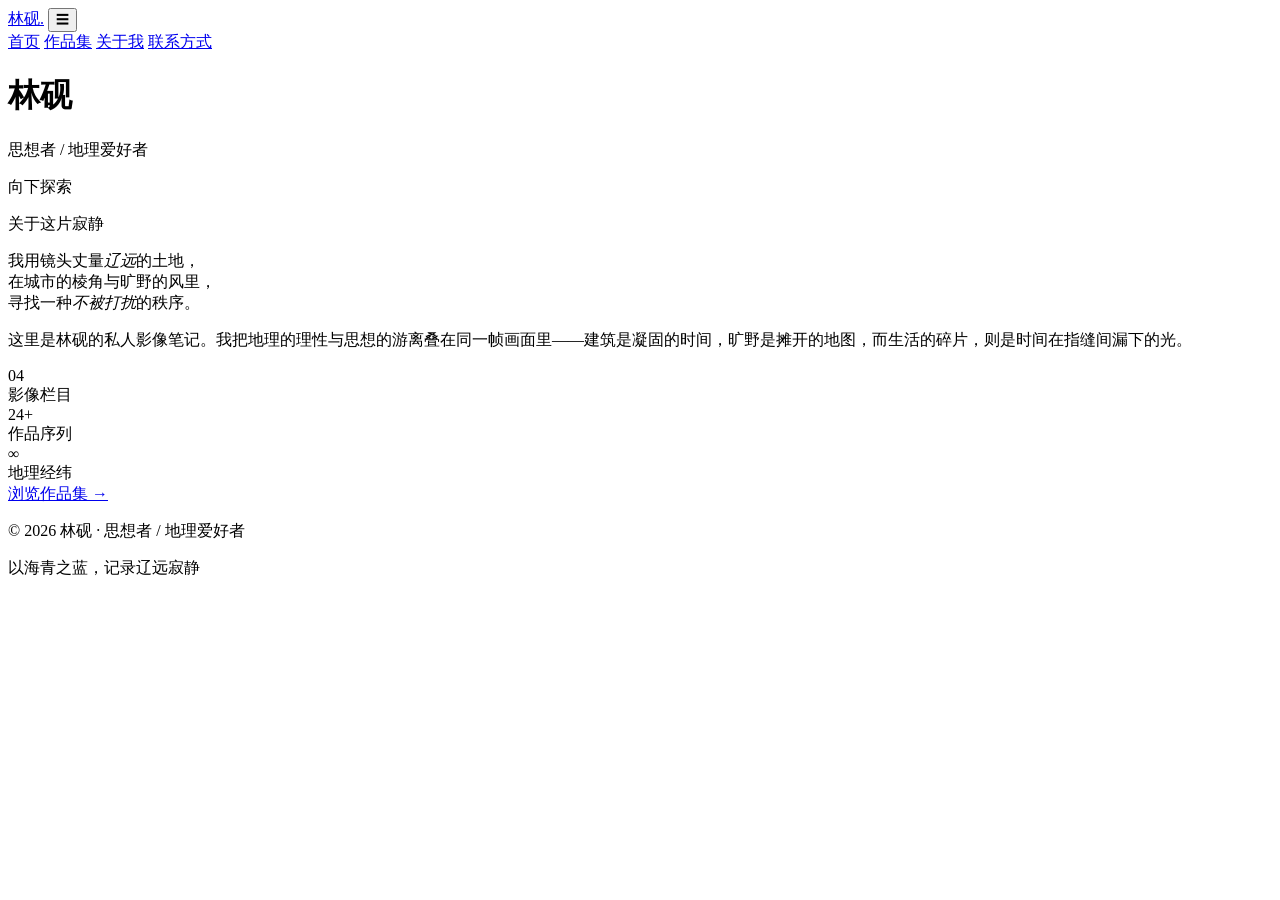
==== commit 9a34182c: "Add files via upload" ====
--- a/index.html
+++ b/index.html
@@ -1,1073 +1,66 @@
 <!DOCTYPE html>
 <html lang="zh-CN">
 <head>
-<meta charset="UTF-8">
-<meta name="viewport" content="width=device-width, initial-scale=1.0">
-<title>🎲 幸运三骰抽奖</title>
-<style>
-  :root {
-    --bg1: #12071f;
-    --bg2: #1e0b36;
-    --gold: #ffd700;
-    --gold2: #ffb300;
-    --silver: #d8dee9;
-    --bronze: #e08d3c;
-    --green: #4ade80;
-    --card: rgba(255, 255, 255, 0.06);
-    --card-border: rgba(255, 255, 255, 0.14);
-    --text: #f5f3ff;
-    --muted: #b8a8d9;
-  }
-  * { margin: 0; padding: 0; box-sizing: border-box; }
-  body {
-    font-family: "PingFang SC", "Microsoft YaHei", -apple-system, sans-serif;
-    background: radial-gradient(ellipse at 20% 0%, #2a1145 0%, var(--bg1) 55%, #0a0512 100%);
-    color: var(--text);
-    min-height: 100vh;
-    overflow-x: hidden;
-  }
-  body::before {
-    content: "";
-    position: fixed; inset: 0; pointer-events: none;
-    background:
-      radial-gradient(2px 2px at 12% 25%, rgba(255,255,255,.5) 50%, transparent 51%),
-      radial-gradient(1px 1px at 40% 70%, rgba(255,255,255,.35) 50%, transparent 51%),
-      radial-gradient(2px 2px at 75% 15%, rgba(255,255,255,.4) 50%, transparent 51%),
-      radial-gradient(1px 1px at 90% 60%, rgba(255,255,255,.3) 50%, transparent 51%),
-      radial-gradient(1px 1px at 60% 88%, rgba(255,255,255,.35) 50%, transparent 51%);
-  }
-
-  /* ================= 顶栏 ================= */
-  header {
-    display: flex; align-items: center; justify-content: space-between;
-    padding: 18px 28px;
-    border-bottom: 1px solid rgba(255, 215, 0, .15);
-    background: rgba(10, 5, 18, .6);
-    backdrop-filter: blur(8px);
-    position: sticky; top: 0; z-index: 50;
-  }
-  header h1 {
-    font-size: 26px; letter-spacing: 2px;
-    background: linear-gradient(120deg, var(--gold), #fff6c2, var(--gold2), var(--gold));
-    background-size: 200% auto;
-    -webkit-background-clip: text; background-clip: text;
-    -webkit-text-fill-color: transparent;
-    animation: shine 4s linear infinite;
-  }
-  @keyframes shine { to { background-position: 200% center; } }
-  .header-btns { display: flex; gap: 10px; }
-  .icon-btn {
-    width: 46px; height: 46px; font-size: 22px;
-    border: 1px solid var(--card-border); border-radius: 12px;
-    background: var(--card); color: var(--text); cursor: pointer;
-    display: flex; align-items: center; justify-content: center;
-    transition: transform .15s, background .2s, box-shadow .2s;
-  }
-  .icon-btn:hover { transform: translateY(-2px) rotate(8deg); background: rgba(255,215,0,.12); box-shadow: 0 6px 18px rgba(255,215,0,.25); }
-  .icon-btn.active { background: rgba(255,215,0,.2); border-color: var(--gold); }
-  #musicBtn.playing { animation: pulse 1s ease-in-out infinite; }
-  @keyframes pulse { 50% { box-shadow: 0 0 0 8px rgba(255,215,0,.12); } }
-
-  /* ================= 主体布局 ================= */
-  main {
-    display: flex; gap: 24px;
-    max-width: 1180px; margin: 0 auto; padding: 28px 20px 60px;
-    align-items: flex-start;
-  }
-
-  /* ---- 左侧奖品列表 ---- */
-  .prize-panel {
-    flex: 0 0 320px;
-    background: var(--card); border: 1px solid var(--card-border);
-    border-radius: 20px; padding: 22px;
-    position: sticky; top: 96px;
-  }
-  .prize-panel h2 { font-size: 20px; margin-bottom: 16px; text-align: center; color: var(--gold); letter-spacing: 3px; }
-  .prize-item {
-    border-radius: 14px; padding: 14px 16px; margin-bottom: 12px;
-    border: 1px solid transparent; line-height: 1.7;
-    display: block;   /* 换行表示 */
-  }
-  .prize-item b { display: block; font-size: 16px; margin-bottom: 4px; letter-spacing: 1px; }
-  .prize-item span { display: block; font-size: 14px; opacity: .92; }
-  .prize-1 { background: linear-gradient(135deg, rgba(255,215,0,.16), rgba(255,215,0,.04)); border-color: rgba(255,215,0,.45); }
-  .prize-1 b { color: var(--gold); }
-  .prize-2 { background: linear-gradient(135deg, rgba(216,222,233,.14), rgba(216,222,233,.03)); border-color: rgba(216,222,233,.4); }
-  .prize-2 b { color: var(--silver); }
-  .prize-3 { background: linear-gradient(135deg, rgba(224,141,60,.15), rgba(224,141,60,.03)); border-color: rgba(224,141,60,.4); }
-  .prize-3 b { color: var(--bronze); }
-  .prize-4 { background: linear-gradient(135deg, rgba(74,222,128,.13), rgba(74,222,128,.03)); border-color: rgba(74,222,128,.4); }
-  .prize-4 b { color: var(--green); }
-
-  /* ---- 中央游戏区 ---- */
-  .game-panel {
-    flex: 1; display: flex; flex-direction: column; align-items: center; gap: 26px;
-    background: var(--card); border: 1px solid var(--card-border);
-    border-radius: 20px; padding: 34px 26px;
-    min-height: 560px;
-  }
-  /* 大题目（骰子上方·正中偏上） */
-  .grand-title {
-    font-size: 44px; font-weight: 900; letter-spacing: 8px; line-height: 1.35;
-    background: linear-gradient(180deg, #fffbe6 0%, var(--gold) 42%, #c99700 72%, #fff3b0 100%);
-    -webkit-background-clip: text; background-clip: text; -webkit-text-fill-color: transparent;
-    filter: drop-shadow(0 3px 14px rgba(255, 215, 0, .4));
-    text-align: center; padding: 2px 0 4px; user-select: none;
-  }
-  .grand-title .gt-side {
-    -webkit-text-fill-color: var(--gold); color: var(--gold);
-    font-size: 20px; vertical-align: middle; opacity: .75; letter-spacing: 0;
-  }
-  .grand-title .gt-sub {
-    display: block; font-size: 13px; font-weight: 400; letter-spacing: 6px;
-    color: var(--muted); -webkit-text-fill-color: var(--muted);
-    margin-top: 4px;
-  }
-  .cheat-badge {
-    display: none;
-    background: linear-gradient(120deg, #ff3d81, #ff8a00);
-    padding: 6px 18px; border-radius: 99px; font-size: 14px; letter-spacing: 1px;
-    box-shadow: 0 0 18px rgba(255,61,129,.5);
-    animation: pulse 1.2s infinite;
-  }
-  .cheat-badge.show { display: inline-block; }
-
-  /* 骰子 */
-  .dice-area { display: flex; gap: 34px; justify-content: center; flex-wrap: wrap; }
-  .die-wrap { display: flex; flex-direction: column; align-items: center; gap: 10px; }
-  .die {
-    width: 110px; height: 110px; font-size: 68px;
-    background: linear-gradient(145deg, #ffffff, #d9d2ea);
-    border-radius: 24px;
-    display: flex; align-items: center; justify-content: center;
-    box-shadow: 0 10px 26px rgba(0,0,0,.45), inset 0 -6px 12px rgba(120,80,180,.18);
-    user-select: none;
-  }
-  .die.shaking { animation: shake .28s linear infinite; }
-  @keyframes shake {
-    0%   { transform: rotate(-14deg) translateY(0) scale(1); }
-    25%  { transform: rotate(10deg) translateY(-14px) scale(1.06); }
-    50%  { transform: rotate(-6deg) translateY(0) scale(.97); }
-    75%  { transform: rotate(14deg) translateY(-8px) scale(1.04); }
-    100% { transform: rotate(-14deg) translateY(0) scale(1); }
-  }
-  .die-num {
-    min-height: 30px; font-size: 22px; font-weight: 700; color: var(--gold);
-    text-align: center; opacity: 0; transform: scale(.4); transition: all .3s;
-  }
-  .die-num.show { opacity: 1; transform: scale(1); }
-
-  /* 输入区 */
-  .guess-area { display: flex; gap: 14px; flex-wrap: wrap; justify-content: center; }
-  #guessInput {
-    width: 250px; padding: 14px 18px; font-size: 18px; text-align: center;
-    border-radius: 14px; border: 1px solid var(--card-border);
-    background: rgba(0,0,0,.35); color: var(--text); outline: none;
-    transition: border-color .2s, box-shadow .2s;
-  }
-  #guessInput:focus { border-color: var(--gold); box-shadow: 0 0 0 4px rgba(255,215,0,.15); }
-  #guessInput::placeholder { color: #7a6b9c; font-size: 14px; }
-  #drawBtn {
-    padding: 14px 34px; font-size: 18px; font-weight: 700; letter-spacing: 2px;
-    border: none; border-radius: 14px; cursor: pointer; color: #2b1500;
-    background: linear-gradient(120deg, var(--gold), #fff3b0, var(--gold2));
-    box-shadow: 0 8px 24px rgba(255,215,0,.35);
-    transition: transform .15s, box-shadow .2s, opacity .2s;
-  }
-  #drawBtn:hover:not(:disabled) { transform: translateY(-3px); box-shadow: 0 12px 32px rgba(255,215,0,.5); }
-  #drawBtn:disabled { opacity: .45; cursor: not-allowed; }
-
-  /* 结果区 */
-  .result-area {
-    width: 100%; max-width: 520px; min-height: 210px;
-    background: rgba(0,0,0,.3); border: 1px dashed var(--card-border);
-    border-radius: 18px; padding: 24px;
-    display: flex; flex-direction: column; align-items: center; justify-content: center;
-    gap: 10px; text-align: center;
-  }
-  .result-tip { color: var(--muted); font-size: 15px; }
-  .dice-sum { font-size: 20px; color: var(--silver); letter-spacing: 1px; }
-  .prize-result { font-size: 34px; font-weight: 800; letter-spacing: 4px; animation: pop .45s cubic-bezier(.2,1.6,.4,1); }
-  @keyframes pop { 0% { transform: scale(.2); opacity: 0; } 100% { transform: scale(1); opacity: 1; } }
-  .prize-detail { font-size: 15px; color: var(--muted); }
-  .r1 { color: var(--gold); text-shadow: 0 0 24px rgba(255,215,0,.8); }
-  .r1 { background: linear-gradient(120deg, var(--gold), #fff8d6, var(--gold2)); -webkit-background-clip: text; background-clip: text; -webkit-text-fill-color: transparent; }
-  .r2 { color: var(--silver); text-shadow: 0 0 20px rgba(216,222,233,.6); }
-  .r3 { color: var(--bronze); text-shadow: 0 0 20px rgba(224,141,60,.55); }
-  .r4 { color: var(--green); text-shadow: 0 0 20px rgba(74,222,128,.5); }
-  .guess-hit { color: #ff8ae2; font-size: 14px; letter-spacing: 1px; }
-
-  /* ================= 模态框 ================= */
-  .modal-mask {
-    position: fixed; inset: 0; z-index: 100;
-    background: rgba(5, 2, 10, .7); backdrop-filter: blur(6px);
-    display: none; align-items: center; justify-content: center; padding: 20px;
-  }
-  .modal-mask.open { display: flex; }
-  .modal {
-    width: 100%; max-width: 480px;
-    background: linear-gradient(160deg, #241040, #170a2c);
-    border: 1px solid rgba(255,215,0,.25); border-radius: 22px;
-    padding: 30px; position: relative;
-    animation: pop .35s cubic-bezier(.2,1.5,.4,1);
-    max-height: 90vh; overflow-y: auto;
-  }
-  .modal h3 { color: var(--gold); font-size: 21px; margin-bottom: 18px; letter-spacing: 2px; text-align: center; }
-  .modal-close {
-    position: absolute; top: 14px; right: 16px;
-    background: none; border: none; color: var(--muted); font-size: 22px; cursor: pointer;
-  }
-  .modal-close:hover { color: #fff; }
-
-  .confirm-text { font-size: 16px; line-height: 2; text-align: center; color: var(--text); }
-  .confirm-text .hl { color: var(--gold); font-weight: 700; font-size: 22px; }
-  .modal-btns { display: flex; gap: 14px; margin-top: 24px; justify-content: center; }
-  .btn {
-    padding: 12px 32px; font-size: 16px; border-radius: 12px; cursor: pointer;
-    border: 1px solid var(--card-border); background: var(--card); color: var(--text);
-    transition: transform .15s, background .2s;
-  }
-  .btn:hover { transform: translateY(-2px); }
-  .btn.primary {
-    background: linear-gradient(120deg, var(--gold), var(--gold2)); color: #2b1500;
-    font-weight: 700; border: none; box-shadow: 0 6px 20px rgba(255,215,0,.35);
-  }
-  .btn.danger { background: linear-gradient(120deg, #ff3d5e, #ff7a45); border: none; color: #fff; font-weight: 700; }
-
-  /* ---- 设置面板 ---- */
-  .set-section { margin-bottom: 26px; }
-  .set-section > .set-title {
-    font-size: 15px; color: var(--gold); letter-spacing: 1px; margin-bottom: 14px;
-    padding-bottom: 8px; border-bottom: 1px dashed rgba(255,215,0,.25);
-  }
-  .prob-row { margin-bottom: 16px; }
-  .prob-row label { display: flex; justify-content: space-between; font-size: 14px; margin-bottom: 6px; color: var(--text); }
-  .prob-row label output { color: var(--gold); font-weight: 700; }
-  input[type="range"] {
-    width: 100%; accent-color: var(--gold); height: 26px; cursor: pointer;
-  }
-  .prob-rest { font-size: 13px; color: var(--muted); text-align: right; }
-  .prob-rest b { color: var(--green); }
-
-  .code-row { display: flex; gap: 10px; }
-  #codeInput {
-    flex: 1; padding: 12px 14px; border-radius: 12px; font-size: 15px;
-    border: 1px solid var(--card-border); background: rgba(0,0,0,.35);
-    color: var(--text); outline: none;
-  }
-  #codeInput:focus { border-color: var(--gold); }
-  #codeMsg { margin-top: 12px; font-size: 14px; min-height: 22px; text-align: center; }
-  #codeMsg.ok { color: var(--green); }
-  #codeMsg.err { color: #ff5c7a; font-weight: 700; font-size: 18px; animation: shakeText .4s; }
-  @keyframes shakeText { 0%,100% { transform: translateX(0); } 25% { transform: translateX(-8px); } 75% { transform: translateX(8px); } }
-  .code-left { font-size: 12px; color: var(--muted); margin-top: 6px; text-align: center; }
-  /* 验证码记录表（本地数据库） */
-  .code-table {
-    width: 100%; border-collapse: collapse; margin-top: 14px; font-size: 12px;
-  }
-  .code-table th {
-    color: var(--muted); font-weight: 400; text-align: left;
-    padding: 6px 8px; border-bottom: 1px dashed rgba(255, 215, 0, .25);
-    letter-spacing: 1px;
-  }
-  .code-table td { padding: 8px; border-bottom: 1px solid rgba(255, 255, 255, .07); }
-  .code-table tr.used td { color: #ff5c7a; }
-  .code-table tr.unused td { color: var(--green); }
-  .code-table tr.used td:first-child { text-decoration: line-through; text-decoration-color: rgba(255, 92, 122, .6); }
-  .reset-link { display: block; margin: 8px auto 0; background: none; border: none; color: #7a6b9c; font-size: 12px; cursor: pointer; text-decoration: underline; }
-
-  .author-row { text-align: center; }
-  .author-row a {
-    color: #7ec8ff; text-decoration: none; font-size: 15px;
-    border-bottom: 1px dashed #7ec8ff; padding-bottom: 2px;
-  }
-  .author-row a:hover { color: #aaddff; }
-
-  /* 右下角落款 */
-  .made-by {
-    position: fixed; right: 12px; bottom: 8px;
-    font-size: 10px; letter-spacing: 1px;
-    color: rgba(184, 168, 217, .45);
-    pointer-events: none; z-index: 60;
-  }
-
-  /* 音乐提示（动画自动消失） */
-  .music-toast {
-    position: fixed; left: 50%; bottom: 34px;
-    transform: translateX(-50%) translateY(90px); opacity: 0;
-    background: rgba(20, 8, 38, .95); border: 1px solid rgba(255,215,0,.4);
-    padding: 12px 26px; border-radius: 99px; font-size: 14px; z-index: 200;
-    pointer-events: none; color: var(--text);
-    box-shadow: 0 10px 30px rgba(0,0,0,.5);
-    max-width: 80vw; white-space: nowrap; overflow: hidden; text-overflow: ellipsis;
-  }
-  .music-toast.show { animation: toastLife 3s forwards; }
-  @keyframes toastLife {
-    0%   { transform: translateX(-50%) translateY(90px); opacity: 0; }
-    8%   { transform: translateX(-50%) translateY(0);    opacity: 1; }
-    86%  { transform: translateX(-50%) translateY(0);    opacity: 1; }
-    100% { transform: translateX(-50%) translateY(90px); opacity: 0; }
-  }
-
-  /* ================= 广告弹窗 ================= */
-  .ad-mask {
-    position: fixed; inset: 0; z-index: 150;
-    background: rgba(5, 2, 10, .82); backdrop-filter: blur(5px);
-    display: none; align-items: center; justify-content: center; padding: 20px;
-  }
-  .ad-mask.open { display: flex; }
-  .ad-box {
-    width: 100%; max-width: 430px; text-align: center;
-    background: linear-gradient(160deg, #3a0d14, #5c1010 45%, #2a060c);
-    border: 2px solid var(--gold);
-    border-radius: 22px; padding: 36px 28px 30px; position: relative;
-    animation: adPop .4s cubic-bezier(.2, 1.6, .4, 1);
-    box-shadow: 0 0 40px rgba(255, 60, 60, .45), inset 0 0 30px rgba(255,215,0,.08);
-    overflow: hidden;
-  }
-  @keyframes adPop { 0% { transform: scale(.3) rotate(-4deg); opacity: 0; } 100% { transform: scale(1) rotate(0); opacity: 1; } }
-  .ad-box::before {
-    content: "★ ★ ★ 限 时 特 惠 ★ ★ ★";
-    display: block; font-size: 12px; letter-spacing: 4px; color: var(--gold);
-    margin-bottom: 18px; animation: blink 1s step-end infinite;
-  }
-  @keyframes blink { 50% { opacity: .25; } }
-  .ad-main {
-    font-size: 27px; font-weight: 900; line-height: 1.55; letter-spacing: 1px;
-    background: linear-gradient(120deg, #ffd700, #ff7a45, #ffd700);
-    background-size: 200% auto;
-    -webkit-background-clip: text; background-clip: text; -webkit-text-fill-color: transparent;
-    animation: shine 2.5s linear infinite;
-    margin-bottom: 14px;
-  }
-  .ad-sub {
-    font-size: 19px; color: #fff; margin-bottom: 26px; letter-spacing: 2px;
-  }
-  .ad-sub b { color: var(--gold); font-size: 24px; text-shadow: 0 0 14px rgba(255,215,0,.6); }
-  .ad-btns { display: flex; flex-direction: column; gap: 10px; align-items: center; }
-  .ad-pay {
-    padding: 14px 44px; font-size: 18px; font-weight: 800; letter-spacing: 2px;
-    border: none; border-radius: 99px; cursor: pointer; color: #4a0505;
-    background: linear-gradient(120deg, #ffd700, #ffb300, #ff8a00);
-    box-shadow: 0 0 24px rgba(255,180,0,.55);
-    animation: adBeat 1.1s ease-in-out infinite;
-  }
-  @keyframes adBeat { 50% { transform: scale(1.06); } }
-  .ad-close-wrap { min-height: 34px; display: flex; align-items: center; justify-content: center; }
-  .ad-close {
-    display: none; background: none; border: 1px solid rgba(255,255,255,.3);
-    color: rgba(255,255,255,.55); font-size: 12px; padding: 7px 18px;
-    border-radius: 99px; cursor: pointer; letter-spacing: 1px;
-  }
-  .ad-close.show { display: inline-block; }
-  .ad-loading { font-size: 11px; color: rgba(255,255,255,.4); letter-spacing: 1px; }
-  .ad-corner {
-    position: absolute; top: 10px; right: 14px; font-size: 11px;
-    color: rgba(255,255,255,.35); letter-spacing: 1px;
-  }
-
-  /* ================= 后台密码门 ================= */
-  .pwd-box {
-    display: flex; flex-direction: column; align-items: center; gap: 14px;
-    padding: 10px 0 4px;
-  }
-  .pwd-display {
-    width: 100%; max-width: 300px;
-    display: flex; justify-content: center; gap: 10px;
-    background: rgba(0,0,0,.45); border: 1px solid var(--card-border);
-    border-radius: 14px; padding: 16px 14px;
-    font-size: 24px; font-weight: 800; letter-spacing: 10px;
-    color: var(--gold); min-height: 60px; font-family: monospace;
-    text-shadow: 0 0 10px rgba(255,215,0,.5);
-  }
-  .pwd-display .caret { opacity: 1; animation: blink 1s step-end infinite; }
-  .pwd-keys { display: flex; flex-wrap: wrap; gap: 8px; justify-content: center; }
-  .key-btn {
-    width: 44px; height: 44px; font-size: 17px;
-    border: 1px solid var(--card-border); border-radius: 10px;
-    background: var(--card); color: var(--text); cursor: pointer;
-    transition: transform .1s, background .15s;
-  }
-  .key-btn:hover { background: rgba(255,215,0,.14); }
-  .key-btn:active { transform: scale(.9); }
-  .key-btn.wide { width: 96px; }
-  .pwd-msg { min-height: 24px; font-size: 14px; color: var(--muted); text-align: center; }
-  .pwd-msg.err { color: #ff5c7a; font-weight: 700; animation: shakeText .4s; }
-  .pwd-hint { font-size: 12px; color: var(--muted); text-align: center; }
-  .admin-head { display: flex; align-items: center; justify-content: space-between; margin-bottom: 14px; }
-  .admin-head .tag {
-    font-size: 11px; color: #4ade80; border: 1px solid rgba(74,222,128,.4);
-    padding: 3px 10px; border-radius: 99px; letter-spacing: 1px;
-  }
-
-  /* 彩带 */
-  #confettiCanvas { position: fixed; inset: 0; pointer-events: none; z-index: 300; }
-
-  /* 响应式 */
-  @media (max-width: 900px) {
-    main { flex-direction: column; }
-    .prize-panel { position: static; flex: none; width: 100%; }
-    header h1 { font-size: 20px; }
-    .grand-title { font-size: 30px; letter-spacing: 4px; }
-    .die { width: 86px; height: 86px; font-size: 52px; }
-  }
-</style>
+  <meta charset="UTF-8" />
+  <meta name="viewport" content="width=device-width, initial-scale=1.0" />
+  <title>林砚 · 个人作品集</title>
+  <meta name="description" content="林砚 — 思想者 / 地理爱好者。极简深色作品集：城市建筑、旷野遐想、建筑光影与生活碎片。" />
+  <link rel="preconnect" href="https://fonts.googleapis.com" />
+  <link rel="preconnect" href="https://fonts.gstatic.com" crossorigin />
+  <link href="https://fonts.googleapis.com/css2?family=Inter:wght@300;400;500;600&family=Noto+Sans+SC:wght@300;400;500;700&display=swap" rel="stylesheet" />
+  <link rel="stylesheet" href="assets/css/style.css" />
 </head>
 <body>
+  <nav class="nav">
+    <a class="brand" href="index.html">林砚<span>.</span></a>
+    <button class="nav-toggle" aria-label="菜单">☰</button>
+    <div class="nav-links">
+      <a href="index.html" class="active">首页</a>
+      <a href="portfolio.html">作品集</a>
+      <a href="about.html">关于我</a>
+      <a href="contact.html">联系方式</a>
+    </div>
+  </nav>
 
-<header>
-  <h1>🎲 幸运三骰抽奖</h1>
-  <div class="header-btns">
-    <button class="icon-btn" id="musicBtn" title="播放 / 暂停音乐">🎵</button>
-    <button class="icon-btn" id="settingsBtn" title="设置">⚙️</button>
-  </div>
-</header>
+  <header class="hero">
+    <div class="hero-bg"></div>
+    <div class="hero-content">
+      <h1 class="name">林砚</h1>
+      <p class="role">思想者 / 地理爱好者</p>
+    </div>
+    <div class="scroll-cue">
+      <span>向下探索</span>
+      <span class="line"></span>
+    </div>
+  </header>
 
-<main>
-  <!-- 左侧：奖品列表 -->
-  <aside class="prize-panel">
-    <h2>🎁 奖 品 列 表</h2>
-    <div class="prize-item prize-1">
-      <b>一等奖</b>
-      <span>《恒大集团与空城计》——许家印著</span>
-    </div>
-    <div class="prize-item prize-2">
-      <b>二等奖</b>
-      <span>王淼热舞一支</span>
-    </div>
-    <div class="prize-item prize-3">
-      <b>三等奖</b>
-      <span>天目双语五日游</span>
-    </div>
-    <div class="prize-item prize-4">
-      <b>四等奖</b>
-      <span>一颗糖</span>
-    </div>
-  </aside>
-
-  <!-- 中央：游戏区 -->
-  <section class="game-panel">
-    <div class="grand-title">
-      <span class="gt-side">✦</span>&nbsp;杭州新葡京大抽奖&nbsp;<span class="gt-side">✦</span>
-      <span class="gt-sub">LUCKY DICE&nbsp;DRAW</span>
-    </div>
-
-    <div class="cheat-badge" id="cheatBadge">🍀 神秘力量已激活：下一抽必中一等奖</div>
-
-    <div class="dice-area">
-      <div class="die-wrap"><div class="die" id="die0">🎲</div><div class="die-num" id="num0"></div></div>
-      <div class="die-wrap"><div class="die" id="die1">🎲</div><div class="die-num" id="num1"></div></div>
-      <div class="die-wrap"><div class="die" id="die2">🎲</div><div class="die-num" id="num2"></div></div>
-    </div>
-
-    <div class="guess-area">
-      <input type="number" id="guessInput" min="3" max="18" placeholder="输入你猜的点数总和（3 ~ 18）">
-      <button id="drawBtn">🎯 开始抽奖</button>
-    </div>
-
-    <div class="result-area" id="resultArea">
-      <div class="result-tip">输入 3 ~ 18 的数字，猜一猜三个骰子的点数总和<br>点击「开始抽奖」试试手气 ✨</div>
+  <section class="section">
+    <div class="wrap">
+      <div class="intro-grid">
+        <div class="reveal">
+          <p class="eyebrow">关于这片寂静</p>
+          <p class="big-quote">我用镜头丈量<em>辽远</em>的土地，<br />在城市的棱角与旷野的风里，<br />寻找一种<em>不被打扰</em>的秩序。</p>
+        </div>
+        <div class="reveal">
+          <p class="lead">这里是林砚的私人影像笔记。我把地理的理性与思想的游离叠在同一帧画面里——建筑是凝固的时间，旷野是摊开的地图，而生活的碎片，则是时间在指缝间漏下的光。</p>
+          <div class="stat-row">
+            <div class="stat"><div class="n">04</div><div class="l">影像栏目</div></div>
+            <div class="stat"><div class="n">24+</div><div class="l">作品序列</div></div>
+            <div class="stat"><div class="n">∞</div><div class="l">地理经纬</div></div>
+          </div>
+          <a class="btn ghost" href="portfolio.html" style="margin-top:34px;">浏览作品集 →</a>
+        </div>
+      </div>
     </div>
   </section>
-</main>
 
-<!-- 确认抽奖模态框 -->
-<div class="modal-mask" id="confirmModal">
-  <div class="modal">
-    <button class="modal-close" data-close="confirmModal">✕</button>
-    <h3>确认开始抽奖？</h3>
-    <div class="confirm-text">
-      你预测的点数总和是：<span class="hl" id="confirmGuess">?</span><br>
-      骰盅已就位，确认后立刻摇骰！
+  <footer class="footer">
+    <div class="wrap">
+      <p>© 2026 林砚 · 思想者 / 地理爱好者</p>
+      <p>以海青之蓝，记录辽远寂静</p>
     </div>
-    <div class="modal-btns">
-      <button class="btn" data-close="confirmModal">再想想</button>
-      <button class="btn primary" id="confirmBtn">🎲 确认摇骰</button>
-    </div>
-  </div>
-</div>
+  </footer>
 
-<!-- 设置模态框 -->
-<div class="modal-mask" id="settingsModal">
-  <div class="modal">
-    <button class="modal-close" data-close="settingsModal">✕</button>
-    <h3>⚙️ 设 置</h3>
-
-    <div class="set-section">
-      <div class="set-title">📊 抽奖概率（0% ~ 25%）</div>
-      <div class="prob-row">
-        <label>一等奖概率 <output id="p1Out">5%</output></label>
-        <input type="range" id="p1" min="0" max="25" step="1" value="5">
-      </div>
-      <div class="prob-row">
-        <label>二等奖概率 <output id="p2Out">10%</output></label>
-        <input type="range" id="p2" min="0" max="25" step="1" value="10">
-      </div>
-      <div class="prob-row">
-        <label>三等奖概率 <output id="p3Out">20%</output></label>
-        <input type="range" id="p3" min="0" max="25" step="1" value="20">
-      </div>
-      <div class="prob-rest">四等奖概率（自动补足）：<b id="p4Out">65%</b></div>
-    </div>
-
-    <div class="set-section">
-      <div class="set-title">🔑 秘钥兑换</div>
-      <div class="code-row">
-        <input type="text" id="codeInput" placeholder="输入秘钥试试手气…" autocomplete="off">
-        <button class="btn" id="codeBtn">兑换</button>
-      </div>
-      <div id="codeMsg"></div>
-      <div class="code-left">秘钥来源成谜，据说氪金可以获得 💰</div>
-    </div>
-
-    <div class="set-section">
-      <div class="set-title">🔐 管理后台</div>
-      <button class="btn" id="adminBtn" style="width:100%">🚪 进入后台（仅限管理员）</button>
-    </div>
-
-    <div class="set-section">
-      <div class="set-title">🎵 音乐导入</div>
-      <button class="btn" id="importBtn" style="width:100%">📁 导入本地音乐（单曲循环）</button>
-      <div class="code-left" id="musicFileName">当前：内置音乐</div>
-    </div>
-
-    <div class="set-section author-row" style="margin-bottom:0">
-      <div class="set-title">✍️ 作者</div>
-      <a href="https://b23.tv/3zNrbaA" target="_blank" rel="noopener">👉 点击前往作者主页</a>
-    </div>
-  </div>
-</div>
-
-<!-- 后台模态框：密码门 + 管理面板 -->
-<div class="modal-mask" id="adminModal">
-  <div class="modal">
-
-    <!-- 第一步：密码门 -->
-    <div id="pwdStep">
-      <button class="modal-close" data-close="adminModal">✕</button>
-      <h3>🔐 后 台 验 证</h3>
-      <div class="pwd-box">
-        <div class="pwd-display" id="pwdDisplay"><span class="caret">▌</span></div>
-        <div class="pwd-msg" id="pwdMsg">请输入后台密码（区分大小写）</div>
-        <div class="pwd-keys" id="pwdKeys">
-          <button class="key-btn" data-k="Q">Q</button>
-          <button class="key-btn" data-k="W">W</button>
-          <button class="key-btn" data-k="E">E</button>
-          <button class="key-btn" data-k="R">R</button>
-          <button class="key-btn" data-k="T">T</button>
-          <button class="key-btn" data-k="Y">Y</button>
-          <button class="key-btn" data-k="U">U</button>
-          <button class="key-btn" data-k="I">I</button>
-          <button class="key-btn" data-k="O">O</button>
-          <button class="key-btn" data-k="P">P</button>
-          <button class="key-btn" data-k="A">A</button>
-          <button class="key-btn" data-k="S">S</button>
-          <button class="key-btn" data-k="D">D</button>
-          <button class="key-btn" data-k="F">F</button>
-          <button class="key-btn" data-k="G">G</button>
-          <button class="key-btn" data-k="H">H</button>
-          <button class="key-btn" data-k="J">J</button>
-          <button class="key-btn" data-k="K">K</button>
-          <button class="key-btn" data-k="L">L</button>
-          <button class="key-btn" data-k="Z">Z</button>
-          <button class="key-btn" data-k="X">X</button>
-          <button class="key-btn" data-k="C">C</button>
-          <button class="key-btn" data-k="V">V</button>
-          <button class="key-btn" data-k="B">B</button>
-          <button class="key-btn" data-k="N">N</button>
-          <button class="key-btn" data-k="M">M</button>
-          <button class="key-btn" data-k="1">1</button>
-          <button class="key-btn" data-k="2">2</button>
-          <button class="key-btn" data-k="3">3</button>
-          <button class="key-btn" data-k="4">4</button>
-          <button class="key-btn" data-k="5">5</button>
-          <button class="key-btn" data-k="6">6</button>
-          <button class="key-btn" data-k="7">7</button>
-          <button class="key-btn" data-k="8">8</button>
-          <button class="key-btn" data-k="9">9</button>
-          <button class="key-btn" data-k="0">0</button>
-          <button class="key-btn" data-k="⌫">⌫</button>
-          <button class="key-btn wide" data-k="OK">✔ 确认</button>
-        </div>
-        <div class="pwd-hint">🔒 密码输入时自动显示为 x · 请勿外泄</div>
-      </div>
-    </div>
-
-    <!-- 第二步：后台管理面板（秘钥总览，仅管理员可见） -->
-    <div id="adminStep" style="display:none">
-      <button class="modal-close" data-close="adminModal">✕</button>
-      <div class="admin-head">
-        <h3 style="margin:0">🗄️ 秘钥后台</h3>
-        <span class="tag">✔ 已授权</span>
-      </div>
-
-      <div class="set-section" style="margin-bottom:0">
-        <div class="set-title">🔑 秘钥使用总览（勿外泄）</div>
-        <table class="code-table">
-          <thead>
-            <tr><th>秘钥</th><th>状态</th><th>使用时间</th></tr>
-          </thead>
-          <tbody id="codeTableBody"></tbody>
-        </table>
-        <div class="code-left" id="codeLeft"></div>
-        <button class="reset-link" id="resetCodes">（演示用：清空秘钥使用记录）</button>
-      </div>
-    </div>
-  </div>
-</div>
-
-<!-- 广告弹窗 -->
-<div class="ad-mask" id="adMask">
-  <div class="ad-box">
-    <div class="ad-corner">广告 · 5s</div>
-    <div class="ad-main">氪金使你力量更强大💪🏻🤓🫵🏻</div>
-    <div class="ad-sub">只需 <b>十元</b> ，获得秘钥</div>
-    <div class="ad-btns">
-      <button class="ad-pay" id="adPayBtn">💰 立即氪金</button>
-      <div class="ad-close-wrap">
-        <span class="ad-loading" id="adLoading">正在加载关闭按钮…</span>
-        <button class="ad-close" id="adCloseBtn">✕ 忍住不氤，关闭广告</button>
-      </div>
-    </div>
-  </div>
-</div>
-
-<div class="made-by">制作者：醉秣陵</div>
-<div class="music-toast" id="musicToast"></div>
-<audio id="bgAudio" loop></audio>
-<input type="file" id="musicFile" accept="audio/*" hidden>
-<canvas id="confettiCanvas"></canvas>
-
-<script>
-/* =========================================================
- *  幸运三骰抽奖 - Demo
- * ========================================================= */
-'use strict';
-
-/* ---------- 奖品数据 ---------- */
-const PRIZES = {
-  1: { name: '一等奖', detail: '《恒大集团与空城计》——许家印著', cls: 'r1' },
-  2: { name: '二等奖', detail: '王淼热舞一支',   cls: 'r2' },
-  3: { name: '三等奖', detail: '天目双语五日游', cls: 'r3' },
-  4: { name: '四等奖', detail: '一颗糖',         cls: 'r4' }
-};
-
-/* ---------- 验证码 ---------- */
-const SECRET_CODES = ['1145', '1919', '明日方舟', '终末地'];
-const LS_CODES = 'dice_used_codes';
-const LS_PROBS = 'dice_probs';
-
-/* ---------- 全局状态 ---------- */
-const state = {
-  probs: loadProbs(),
-  usedCodes: loadUsedCodes(),
-  cheatActive: false,   // 验证码激活：下一抽必中一等奖
-  rolling: false,
-  musicPlaying: false,
-  importedURL: null
-};
-
-function loadProbs() {
-  try {
-    const p = JSON.parse(localStorage.getItem(LS_PROBS));
-    if (p && [p.p1, p.p2, p.p3].every(v => typeof v === 'number')) return p;
-  } catch (e) {}
-  return { p1: 5, p2: 10, p3: 20 };
-}
-function loadUsedCodes() {
-  /* 本地"数据库"：[{code, time}]，兼容旧版纯字符串数组 */
-  try {
-    const raw = JSON.parse(localStorage.getItem(LS_CODES));
-    if (!Array.isArray(raw)) return [];
-    return raw
-      .map(item => (typeof item === 'string') ? { code: item, time: null } : item)
-      .filter(item => item && typeof item.code === 'string');
-  } catch (e) { return []; }
-}
-function saveProbs()  { localStorage.setItem(LS_PROBS, JSON.stringify(state.probs)); }
-function saveCodes()  { localStorage.setItem(LS_CODES, JSON.stringify(state.usedCodes)); }
-
-/* ---------- DOM ---------- */
-const $ = id => document.getElementById(id);
-const drawBtn = $('drawBtn'), guessInput = $('guessInput');
-const diceEls = [$('die0'), $('die1'), $('die2')];
-const numEls  = [$('num0'), $('num1'), $('num2')];
-const resultArea = $('resultArea');
-
-/* ================= 模态框通用 ================= */
-function openModal(id)  { $(id).classList.add('open'); }
-function closeModal(id) { $(id).classList.remove('open'); }
-document.querySelectorAll('[data-close]').forEach(el =>
-  el.addEventListener('click', () => closeModal(el.dataset.close)));
-document.querySelectorAll('.modal-mask').forEach(mask =>
-  mask.addEventListener('click', e => { if (e.target === mask) mask.classList.remove('open'); }));
-
-/* ================= 设置面板 ================= */
-$('settingsBtn').addEventListener('click', () => openModal('settingsModal'));
-
-const p1 = $('p1'), p2 = $('p2'), p3 = $('p3');
-function refreshProbUI() {
-  state.probs = { p1: +p1.value, p2: +p2.value, p3: +p3.value };
-  $('p1Out').textContent = p1.value + '%';
-  $('p2Out').textContent = p2.value + '%';
-  $('p3Out').textContent = p3.value + '%';
-  $('p4Out').textContent = Math.max(0, 100 - p1.value - p2.value - p3.value) + '%';
-  saveProbs();
-}
-[p1, p2, p3].forEach(s => { s.value = state.probs['p' + s.id.slice(1)]; s.addEventListener('input', refreshProbUI); });
-refreshProbUI();
-
-/* ---------- 后台密码门 ---------- */
-const ADMIN_PWD = 'HAZB0227';
-const pwdDisplay = $('pwdDisplay'), pwdMsg = $('pwdMsg');
-let realPwd = '';
-
-function renderPwd() {
-  pwdDisplay.innerHTML =
-    (realPwd ? 'x'.repeat(realPwd.length) : '') + '<span class="caret">▌</span>';
-}
-function pwdFail(text) {
-  realPwd = '';
-  renderPwd();
-  pwdMsg.className = 'pwd-msg err';
-  pwdMsg.textContent = text;
-}
-function tryUnlockAdmin() {
-  if (realPwd === ADMIN_PWD) {
-    realPwd = '';
-    renderPwd();
-    pwdMsg.className = 'pwd-msg';
-    pwdMsg.textContent = '验证成功，正在进入后台…';
-    $('pwdStep').style.display = 'none';
-    $('adminStep').style.display = '';
-    renderCodeTable();
-  } else {
-    pwdFail('❌ 密码错误！你好像不是管理员 👀');
-  }
-}
-/* 屏幕按键 */
-$('pwdKeys').addEventListener('click', e => {
-  const k = e.target.dataset.k;
-  if (!k) return;
-  if (k === '⌫') realPwd = realPwd.slice(0, -1);
-  else if (k === 'OK') { tryUnlockAdmin(); return; }
-  else realPwd += k;
-  renderPwd();
-});
-/* 物理键盘（输入自动变 x） */
-document.addEventListener('keydown', e => {
-  if (!$('adminModal').classList.contains('open')) return;
-  if ($('adminStep').style.display !== 'none') return;   // 已在后台则不拦截
-  if (e.key === 'Backspace') { e.preventDefault(); realPwd = realPwd.slice(0, -1); renderPwd(); }
-  else if (e.key === 'Enter') { e.preventDefault(); tryUnlockAdmin(); }
-  else if (e.key.length === 1) { e.preventDefault(); realPwd += e.key; renderPwd(); }
-});
-$('adminBtn').addEventListener('click', () => {
-  realPwd = '';
-  renderPwd();
-  pwdMsg.className = 'pwd-msg';
-  pwdMsg.textContent = '请输入后台密码（区分大小写）';
-  $('pwdStep').style.display = '';
-  $('adminStep').style.display = 'none';
-  openModal('adminModal');
-});
-
-/* ---------- 秘钥逻辑（本地数据库） ---------- */
-const hasUsed = code => state.usedCodes.some(u => u.code === code);
-
-function renderCodeTable() {
-  $('codeTableBody').innerHTML = SECRET_CODES.map(code => {
-    const rec = state.usedCodes.find(u => u.code === code);
-    const time = rec && rec.time
-      ? new Date(rec.time).toLocaleString('zh-CN', { hour12: false })
-      : '—';
-    return `<tr class="${rec ? 'used' : 'unused'}">
-      <td>${code}</td>
-      <td>${rec ? '⛔ 已使用' : '✅ 可用'}</td>
-      <td>${time}</td>
-    </tr>`;
-  }).join('');
-  const left = SECRET_CODES.filter(c => !hasUsed(c)).length;
-  $('codeLeft').textContent = left > 0
-    ? `剩余可用秘钥：${left} / ${SECRET_CODES.length}（每个仅可用一次）`
-    : '所有秘钥均已用过 😈';
-}
-
-$('codeBtn').addEventListener('click', () => {
-  const val = $('codeInput').value.trim();
-  const msg = $('codeMsg');
-  msg.className = '';
-  if (!val) { msg.textContent = '请先输入秘钥'; msg.className = 'err'; return; }
-  if (!SECRET_CODES.includes(val)) { msg.textContent = '❌ 无效的秘钥'; msg.className = 'err'; return; }
-  if (hasUsed(val)) {
-    msg.textContent = '出老千！剁手！';
-    msg.className = 'err';
-    return;
-  }
-  state.usedCodes.push({ code: val, time: Date.now() });
-  saveCodes();
-  state.cheatActive = true;
-  $('cheatBadge').classList.add('show');
-  $('codeInput').value = '';
-  msg.textContent = '🎉 秘钥生效！下一抽必中一等奖！';
-  msg.className = 'ok';
-  renderCodeTable();
-});
-$('codeInput').addEventListener('keydown', e => { if (e.key === 'Enter') $('codeBtn').click(); });
-$('resetCodes').addEventListener('click', () => {
-  state.usedCodes = [];
-  saveCodes();
-  state.cheatActive = false;
-  $('cheatBadge').classList.remove('show');
-  $('codeMsg').textContent = '已清空使用记录';
-  $('codeMsg').className = 'ok';
-  renderCodeTable();
-});
-
-/* ---------- 50 秒广告 ---------- */
-function showAd() {
-  $('adLoading').style.display = '';
-  $('adCloseBtn').classList.remove('show');
-  $('adMask').classList.add('open');
-  /* 关闭按钮延迟 2 秒出现，保留广告的"经典体验" */
-  setTimeout(() => {
-    if (!$('adMask').classList.contains('open')) return;
-    $('adLoading').style.display = 'none';
-    $('adCloseBtn').classList.add('show');
-  }, 2000);
-}
-$('adCloseBtn').addEventListener('click', () => $('adMask').classList.remove('open'));
-$('adPayBtn').addEventListener('click', () => {
-  $('adMask').classList.remove('open');
-  showMusicToast('💸 支付通道维护中…秘钥其实藏在"设置 → 后台"里 😈');
-});
-setInterval(showAd, 50000);   // 每 50 秒弹出一次
-
-/* ================= 抽奖主流程 ================= */
-drawBtn.addEventListener('click', () => {
-  const g = parseInt(guessInput.value, 10);
-  if (isNaN(g) || g < 3 || g > 18) {
-    resultArea.innerHTML = '<div class="result-tip" style="color:#ff8a9b">⚠️ 请输入 3 ~ 18 之间的数字（三个骰子点数总和）</div>';
-    guessInput.focus();
-    return;
-  }
-  $('confirmGuess').textContent = g;
-  openModal('confirmModal');
-});
-guessInput.addEventListener('keydown', e => { if (e.key === 'Enter') drawBtn.click(); });
-
-$('confirmBtn').addEventListener('click', () => {
-  closeModal('confirmModal');
-  startRoll(parseInt(guessInput.value, 10));
-});
-
-function decidePrize() {
-  if (state.cheatActive) return 1;          // 验证码：必中一等奖
-  const r = Math.random() * 100;
-  const { p1, p2, p3 } = state.probs;
-  if (r < p1) return 1;
-  if (r < p1 + p2) return 2;
-  if (r < p1 + p2 + p3) return 3;
-  return 4;                                 // 四等奖兜底
-}
-
-function startRoll(guess) {
-  if (state.rolling) return;
-  state.rolling = true;
-  drawBtn.disabled = true;
-  const usedCheat = state.cheatActive;
-  state.cheatActive = false;
-  $('cheatBadge').classList.remove('show');
-
-  // 结果区清空 + 骰子进入摇动状态
-  resultArea.innerHTML = '<div class="result-tip">🎲 骰盅摇晃中……</div>';
-  numEls.forEach(n => { n.textContent = ''; n.classList.remove('show'); });
-  diceEls.forEach(d => d.classList.add('shaking'));
-  sfxShake();
-
-  // 摇动期间随机变换点数，制造滚动效果
-  const spin = setInterval(() => {
-    numEls.forEach(n => n.textContent = 1 + Math.floor(Math.random() * 6));
-  }, 120);
-
-  setTimeout(() => {
-    clearInterval(spin);
-    diceEls.forEach(d => d.classList.remove('shaking'));
-
-    const prize = usedCheat ? 1 : decidePrize();
-    const dices = [0, 0, 0].map(() => 1 + Math.floor(Math.random() * 6));
-    const sum = dices[0] + dices[1] + dices[2];
-
-    dices.forEach((v, i) => { numEls[i].textContent = v; numEls[i].classList.add('show'); });
-    sfxWin(prize);
-    if (prize === 1) launchConfetti();
-
-    const hit = (guess === sum);
-    resultArea.innerHTML = `
-      <div class="dice-sum">骰子点数：${dices[0]} · ${dices[1]} · ${dices[2]}　总和 = <b style="color:var(--gold)">${sum}</b></div>
-      ${usedCheat ? '<div class="guess-hit">🔑 验证码生效，天命所归！</div>' : ''}
-      <div class="prize-result ${PRIZES[prize].cls}">🎉 ${PRIZES[prize].name} 🎉</div>
-      <div class="prize-detail">奖品：${PRIZES[prize].detail}</div>
-      ${hit ? '<div class="guess-hit">🔮 神机妙算！点数总和全中！</div>' : `<div class="result-tip">你猜的是 ${guess}，实际开出 ${sum}${guessClose(guess, sum) ? '，就差一点点！' : ''}</div>`}
-    `;
-    state.rolling = false;
-    drawBtn.disabled = false;
-  }, 2200);
-}
-
-function guessClose(g, s) { return Math.abs(g - s) === 1; }
-
-/* ================= 音效 & 音乐 ================= */
-let audioCtx = null;
-function getCtx() {
-  if (!audioCtx) audioCtx = new (window.AudioContext || window.webkitAudioContext)();
-  if (audioCtx.state === 'suspended') audioCtx.resume();
-  return audioCtx;
-}
-function tone(freq, start, dur, type = 'square', vol = 0.12) {
-  const ctx = getCtx();
-  const o = ctx.createOscillator(), g = ctx.createGain();
-  o.type = type; o.frequency.value = freq;
-  g.gain.setValueAtTime(0, start);
-  g.gain.linearRampToValueAtTime(vol, start + 0.015);
-  g.gain.exponentialRampToValueAtTime(0.0001, start + dur);
-  o.connect(g).connect(ctx.destination);
-  o.start(start); o.stop(start + dur + 0.05);
-}
-/* 摇骰咔咔声 */
-function sfxShake() {
-  try {
-    const ctx = getCtx(); let t = ctx.currentTime + 0.05;
-    for (let i = 0; i < 16; i++) {
-      const o = ctx.createOscillator(), g = ctx.createGain();
-      o.type = 'triangle';
-      o.frequency.setValueAtTime(300 + Math.random() * 500, t);
-      g.gain.setValueAtTime(0.06, t);
-      g.gain.exponentialRampToValueAtTime(0.0001, t + 0.08);
-      o.connect(g).connect(ctx.destination);
-      o.start(t); o.stop(t + 0.1);
-      t += 0.13;
-    }
-  } catch (e) {}
-}
-/* 中奖音 */
-function sfxWin(prize) {
-  try {
-    const ctx = getCtx(); let t = ctx.currentTime + 0.05;
-    const scale = prize === 1 ? [523, 659, 784, 1047, 1319] : prize === 2 ? [523, 659, 784, 1047] : prize === 3 ? [494, 587, 740] : [440, 554];
-    scale.forEach((f, i) => tone(f, t + i * 0.12, 0.28, 'triangle', 0.14));
-  } catch (e) {}
-}
-
-/* ---------- 内置合成 BGM（未导入音乐时播放，自动单曲循环） ---------- */
-const NOTE_SEMI = { C: -9, 'C#': -8, D: -7, 'D#': -6, E: -5, F: -4, 'F#': -3, G: -2, 'G#': -1, A: 0, 'A#': 1, B: 2 };
-function freqOf(n) {
-  const m = n.match(/^([A-G]#?)(\d)$/);
-  return 440 * Math.pow(2, (NOTE_SEMI[m[1]] + (m[2] - 4) * 12) / 12);
-}
-const BEAT = 0.22; // 八分音符时长
-const MELODY = [ // 欢快小循环
-  ['E5',1],['G5',1],['A5',1],['B5',1],['A5',1],['G5',1],['E5',2],
-  ['D5',1],['F5',1],['G5',1],['A5',1],['G5',1],['F5',1],['D5',2],
-  ['E5',1],['G5',1],['A5',1],['B5',1],['C6',1],['B5',1],['A5',1],['G5',1],
-  ['A5',2],['G5',1],['F5',1],['E5',2],['D5',2]
-];
-const BASS = [ ['C3',2],['C3',2],['G2',2],['G2',2],['A2',2],['A2',2],['E2',2],['E2',2] ];
-let bgmTimer = null;
-
-function scheduleBGM() {
-  const ctx = getCtx();
-  const t0 = ctx.currentTime + 0.08;
-  let t = t0, total = 0;
-  MELODY.forEach(([n, d]) => { tone(freqOf(n), t, d * BEAT * 0.9, 'square', 0.055); t += d * BEAT; });
-  total = t - t0;
-  let tb = t0;
-  BASS.forEach(([n, d]) => { tone(freqOf(n), tb, d * BEAT * 1.6, 'triangle', 0.08); tb += d * BEAT; });
-  bgmTimer = setTimeout(scheduleBGM, total * 1000);   // 单曲循环
-}
-function stopBGM() { clearTimeout(bgmTimer); bgmTimer = null; }
-
-/* ---------- 导入本地音乐（audio loop = 单曲循环） ---------- */
-const bgAudio = $('bgAudio'), musicFile = $('musicFile');
-$('importBtn').addEventListener('click', () => musicFile.click());
-musicFile.addEventListener('change', () => {
-  const f = musicFile.files[0];
-  if (!f) return;
-  if (state.importedURL) URL.revokeObjectURL(state.importedURL);
-  state.importedURL = URL.createObjectURL(f);
-  bgAudio.src = state.importedURL;
-  bgAudio.loop = true;                       // 单曲循环
-  stopBGM();
-  if (state.musicPlaying) { bgAudio.play().catch(()=>{}); }
-  $('musicFileName').textContent = `当前：${f.name}`;
-  showMusicToast(`💿 已导入「${f.name}」，点击 🎵 播放（单曲循环）`);
-});
-
-/* ---------- 播放 / 暂停 ---------- */
-const musicBtn = $('musicBtn');
-musicBtn.addEventListener('click', () => {
-  state.musicPlaying = !state.musicPlaying;
-  if (state.musicPlaying) {
-    musicBtn.textContent = '⏸️';
-    musicBtn.classList.add('playing', 'active');
-    if (state.importedURL) {
-      bgAudio.play().catch(() => showMusicToast('⚠️ 播放失败，请重新导入音乐'));
-      showMusicToast('▶️ 正在播放导入的音乐（单曲循环）');
-    } else {
-      scheduleBGM();
-      showMusicToast('▶️ 正在播放内置音乐（单曲循环）');
-    }
-  } else {
-    musicBtn.textContent = '🎵';
-    musicBtn.classList.remove('playing', 'active');
-    bgAudio.pause();
-    stopBGM();
-    showMusicToast('⏸️ 音乐已暂停');
-  }
-});
-
-function showMusicToast(text) {
-  const t = $('musicToast');
-  t.textContent = text;
-  /* 重置动画后重新播放，播完自动停在隐藏位置（不依赖定时器） */
-  t.classList.remove('show');
-  void t.offsetWidth;          // 强制重排，使动画可以重新触发
-  t.classList.add('show');
-}
-
-/* ================= 一等奖彩带 ================= */
-const canvas = $('confettiCanvas'), cctx = canvas.getContext('2d');
-let confetti = [], confettiRAF = null;
-function resizeCanvas() { canvas.width = innerWidth; canvas.height = innerHeight; }
-addEventListener('resize', resizeCanvas); resizeCanvas();
-function launchConfetti() {
-  const colors = ['#ffd700', '#ff5c7a', '#7ec8ff', '#4ade80', '#ff8ae2', '#fff'];
-  confetti = Array.from({ length: 130 }, () => ({
-    x: Math.random() * canvas.width,
-    y: -20 - Math.random() * canvas.height * 0.5,
-    w: 6 + Math.random() * 7, h: 8 + Math.random() * 8,
-    vy: 2 + Math.random() * 3.5, vx: -1.5 + Math.random() * 3,
-    rot: Math.random() * Math.PI, vr: -0.12 + Math.random() * 0.24,
-    c: colors[Math.floor(Math.random() * colors.length)]
-  }));
-  if (!confettiRAF) tickConfetti();
-  setTimeout(() => { confetti = []; }, 4200);
-}
-function tickConfetti() {
-  cctx.clearRect(0, 0, canvas.width, canvas.height);
-  confetti.forEach(p => {
-    p.x += p.vx; p.y += p.vy; p.rot += p.vr;
-    cctx.save(); cctx.translate(p.x, p.y); cctx.rotate(p.rot);
-    cctx.fillStyle = p.c; cctx.fillRect(-p.w / 2, -p.h / 2, p.w, p.h);
-    cctx.restore();
-  });
-  confetti = confetti.filter(p => p.y < canvas.height + 30);
-  if (confetti.length > 0) {
-    confettiRAF = requestAnimationFrame(tickConfetti);
-  } else {
-    confettiRAF = null; cctx.clearRect(0, 0, canvas.width, canvas.height);
-  }
-}
-</script>
+  <script src="assets/js/main.js"></script>
 </body>
 </html>
